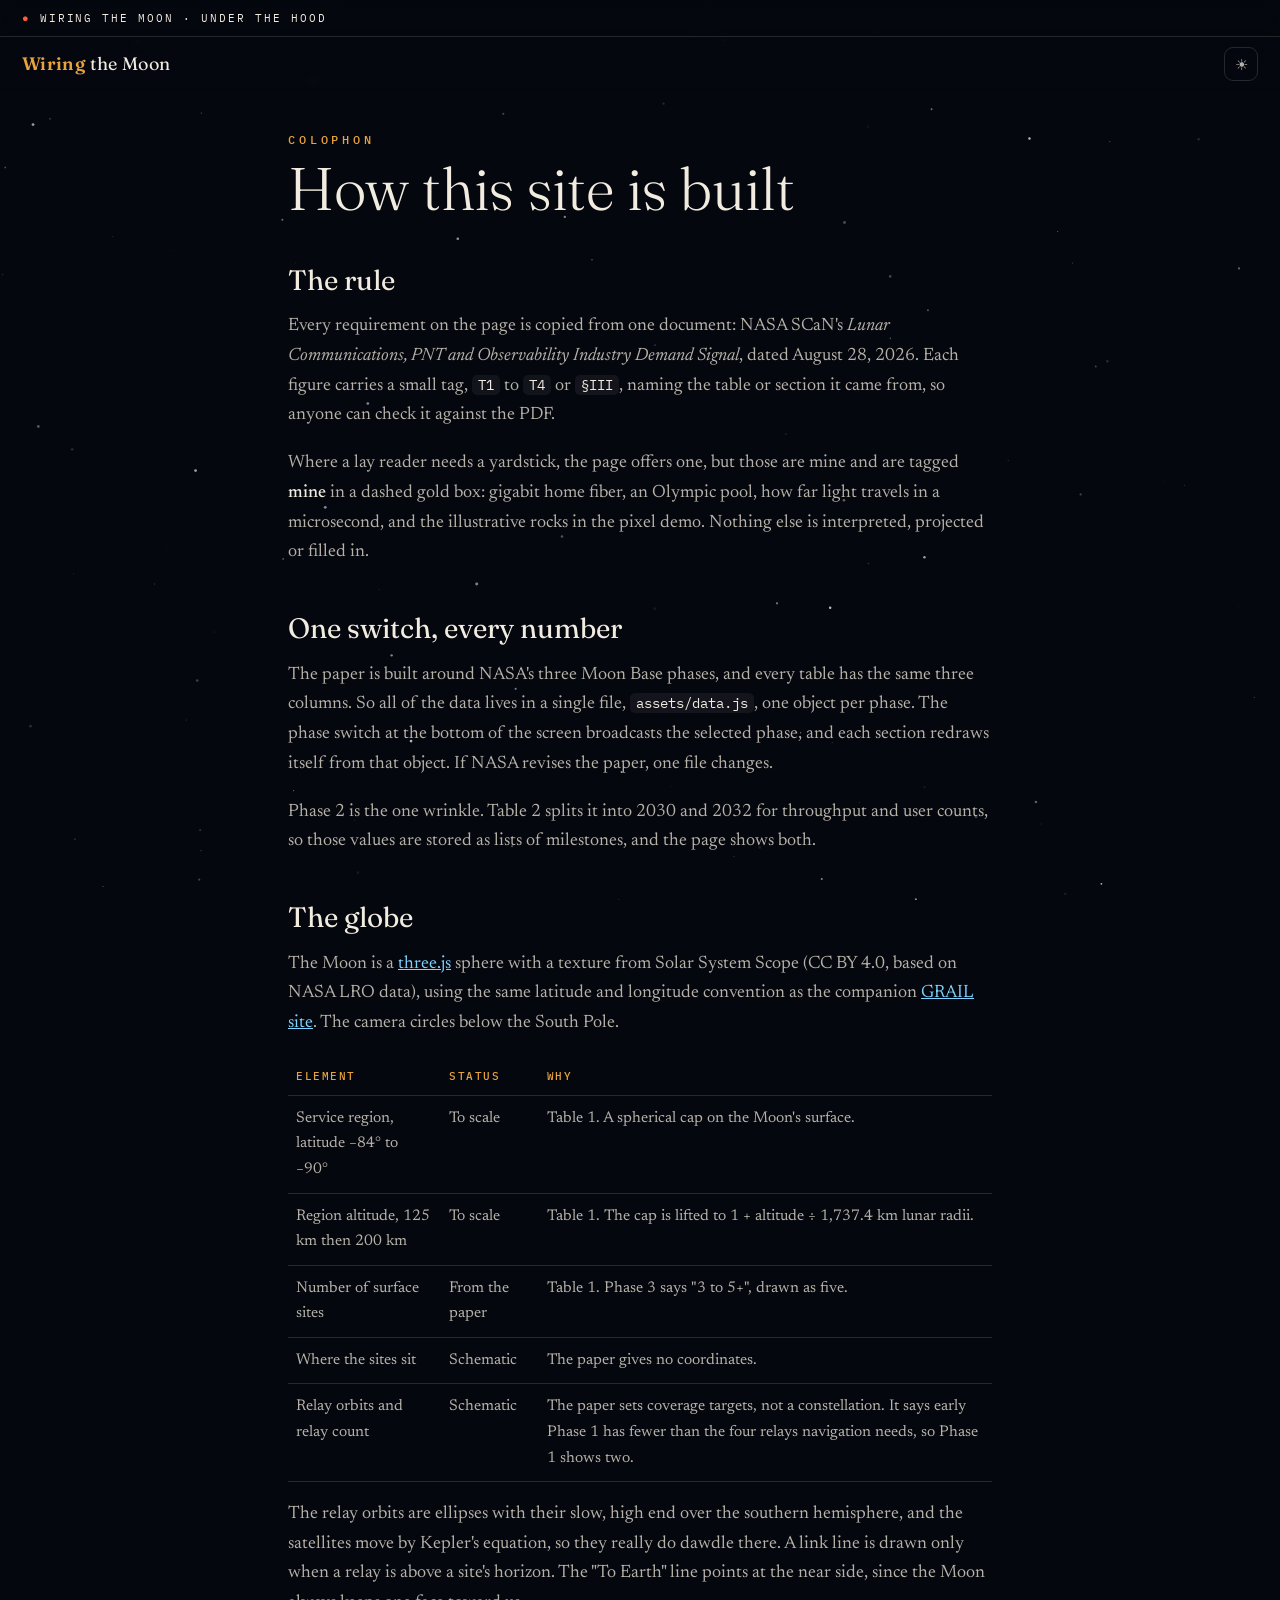
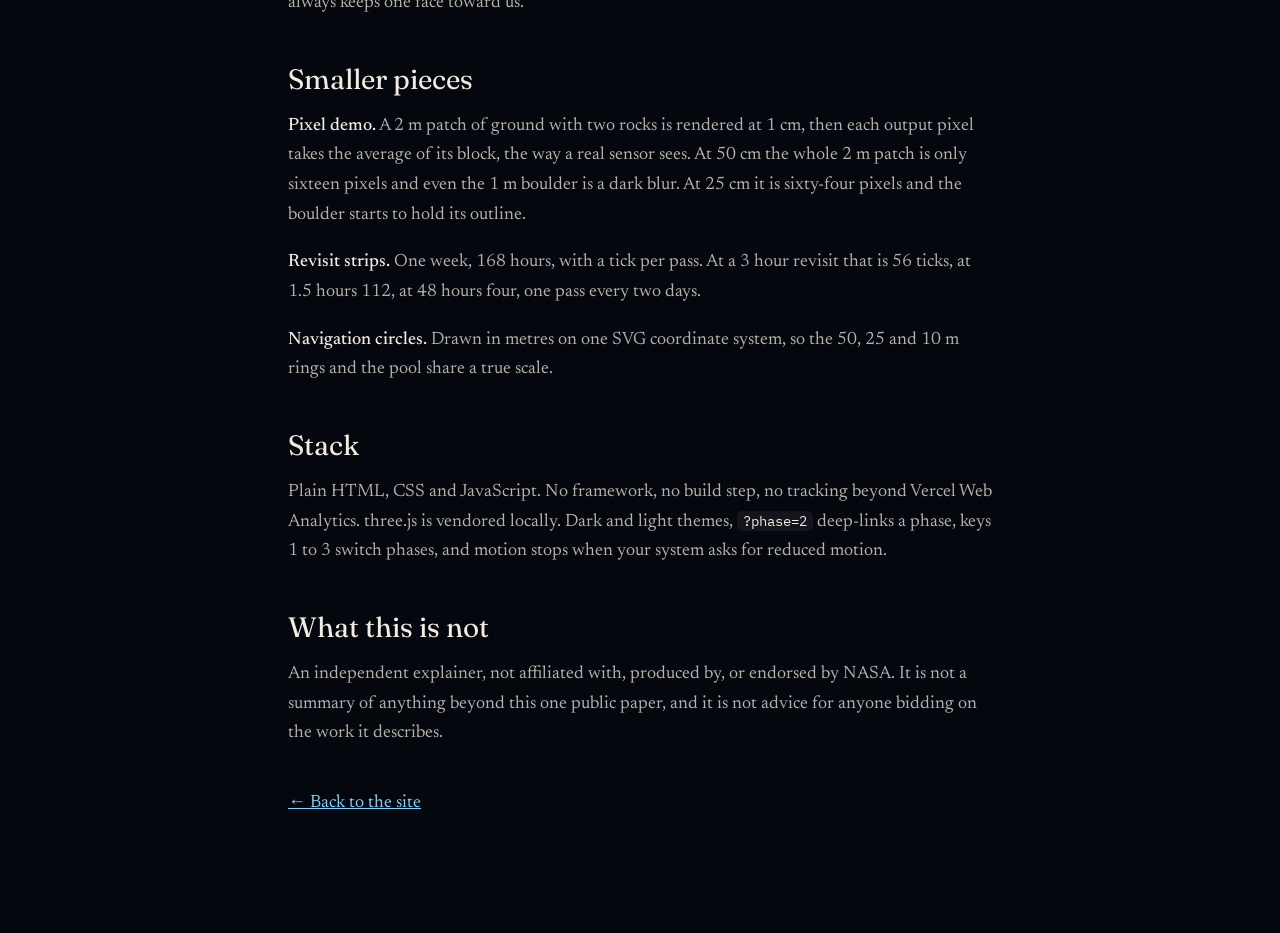
==== how-it-works/index.html @ c138368c "wiring the moon: phase-by-phase explainer of nasa's lunar comms, nav and observation needs" ====
<!DOCTYPE html>
<html lang="en">
<head>
<meta charset="UTF-8">
<meta name="viewport" content="width=device-width, initial-scale=1.0">
<title>How it works · Wiring the Moon</title>
<meta name="robots" content="noindex">
<link rel="icon" href="data:image/svg+xml,%3Csvg xmlns=%22http://www.w3.org/2000/svg%22 viewBox=%220 0 32 32%22%3E%3Ccircle cx=%2216%22 cy=%2216%22 r=%2213%22 fill=%22%23c9c4b8%22/%3E%3Ccircle cx=%2216%22 cy=%2226%22 r=%223.5%22 fill=%22%23e8a33d%22/%3E%3C/svg%3E">
<link rel="preconnect" href="https://fonts.googleapis.com">
<link rel="preconnect" href="https://fonts.gstatic.com" crossorigin>
<link href="https://fonts.googleapis.com/css2?family=Fraunces:ital,opsz,wght@0,9..144,300..900;1,9..144,400..600&family=Newsreader:ital,opsz,wght@0,6..72,300..600;1,6..72,400&family=IBM+Plex+Mono:wght@400;500;600&display=swap" rel="stylesheet">
<link rel="stylesheet" href="../assets/site.css">
<style>
.doc{max-width:760px}
.doc h1{font-size:clamp(38px,6vw,60px);font-weight:300;margin:8px 0 18px}
.doc h2{font-size:28px;font-weight:400;margin:46px 0 10px}
.doc p,.doc li{color:var(--bone-dim);font-size:18px}
.doc strong{color:var(--bone);font-weight:500}
.doc code{font-family:"IBM Plex Mono",monospace;font-size:14px;color:var(--bone);background:rgba(242,236,224,.06);padding:1px 6px;border-radius:5px}
.doc table{width:100%;border-collapse:collapse;font-size:15.5px;margin-top:8px}
.doc th,.doc td{text-align:left;padding:10px 8px;border-bottom:1px solid var(--line);vertical-align:top;color:var(--bone-dim)}
.doc th{font-family:"IBM Plex Mono",monospace;font-size:11px;letter-spacing:.14em;text-transform:uppercase;color:var(--gold);font-weight:500}
.doc a{color:#7fd3ff}
@media(max-width:560px){.wrap{padding:0 16px}.doc table{font-size:14px}}
</style>
</head>
<body>
<canvas id="stars"></canvas>
<div class="telemetry"><div class="sig"><span class="dot">●</span> WIRING THE MOON · UNDER THE HOOD</div><div></div></div>
<nav class="nav">
  <a class="brand" href="../"><b>Wiring</b> the Moon</a>
  <button class="themebtn" id="theme-toggle" aria-label="Toggle light or dark mode">☀</button>
</nav>
<section style="padding-top:130px">
  <div class="wrap doc">
    <div class="kicker">Colophon</div>
    <h1>How this site is built</h1>

    <h2>The rule</h2>
    <p>Every requirement on the page is copied from one document: NASA SCaN's <em>Lunar Communications, PNT and Observability Industry Demand Signal</em>, dated August 28, 2026. Each figure carries a small tag, <code>T1</code> to <code>T4</code> or <code>§III</code>, naming the table or section it came from, so anyone can check it against the PDF.</p>
    <p>Where a lay reader needs a yardstick, the page offers one, but those are mine and are tagged <strong>mine</strong> in a dashed gold box: gigabit home fiber, an Olympic pool, how far light travels in a microsecond, and the illustrative rocks in the pixel demo. Nothing else is interpreted, projected or filled in.</p>

    <h2>One switch, every number</h2>
    <p>The paper is built around NASA's three Moon Base phases, and every table has the same three columns. So all of the data lives in a single file, <code>assets/data.js</code>, one object per phase. The phase switch at the bottom of the screen broadcasts the selected phase, and each section redraws itself from that object. If NASA revises the paper, one file changes.</p>
    <p>Phase 2 is the one wrinkle. Table 2 splits it into 2030 and 2032 for throughput and user counts, so those values are stored as lists of milestones, and the page shows both.</p>

    <h2>The globe</h2>
    <p>The Moon is a <a href="https://threejs.org/" target="_blank" rel="noopener">three.js</a> sphere with a texture from Solar System Scope (CC BY 4.0, based on NASA LRO data), using the same latitude and longitude convention as the companion <a href="https://grail.swapniltamse.com" target="_blank" rel="noopener">GRAIL site</a>. The camera circles below the South Pole.</p>
    <table>
      <tr><th>Element</th><th>Status</th><th>Why</th></tr>
      <tr><td>Service region, latitude −84° to −90°</td><td>To scale</td><td>Table 1. A spherical cap on the Moon's surface.</td></tr>
      <tr><td>Region altitude, 125 km then 200 km</td><td>To scale</td><td>Table 1. The cap is lifted to 1 + altitude ÷ 1,737.4 km lunar radii.</td></tr>
      <tr><td>Number of surface sites</td><td>From the paper</td><td>Table 1. Phase 3 says "3 to 5+", drawn as five.</td></tr>
      <tr><td>Where the sites sit</td><td>Schematic</td><td>The paper gives no coordinates.</td></tr>
      <tr><td>Relay orbits and relay count</td><td>Schematic</td><td>The paper sets coverage targets, not a constellation. It says early Phase 1 has fewer than the four relays navigation needs, so Phase 1 shows two.</td></tr>
    </table>
    <p>The relay orbits are ellipses with their slow, high end over the southern hemisphere, and the satellites move by Kepler's equation, so they really do dawdle there. A link line is drawn only when a relay is above a site's horizon. The "To Earth" line points at the near side, since the Moon always keeps one face toward us.</p>

    <h2>Smaller pieces</h2>
    <p><strong>Pixel demo.</strong> A 2 m patch of ground with two rocks is rendered at 1 cm, then each output pixel takes the average of its block, the way a real sensor sees. At 50 cm the whole 2 m patch is only sixteen pixels and even the 1 m boulder is a dark blur. At 25 cm it is sixty-four pixels and the boulder starts to hold its outline.</p>
    <p><strong>Revisit strips.</strong> One week, 168 hours, with a tick per pass. At a 3 hour revisit that is 56 ticks, at 1.5 hours 112, at 48 hours four, one pass every two days.</p>
    <p><strong>Navigation circles.</strong> Drawn in metres on one SVG coordinate system, so the 50, 25 and 10 m rings and the pool share a true scale.</p>

    <h2>Stack</h2>
    <p>Plain HTML, CSS and JavaScript. No framework, no build step, no tracking beyond Vercel Web Analytics. three.js is vendored locally. Dark and light themes, <code>?phase=2</code> deep-links a phase, keys 1 to 3 switch phases, and motion stops when your system asks for reduced motion.</p>

    <h2>What this is not</h2>
    <p>An independent explainer, not affiliated with, produced by, or endorsed by NASA. It is not a summary of anything beyond this one public paper, and it is not advice for anyone bidding on the work it describes.</p>
    <p style="margin-top:40px"><a href="../">← Back to the site</a></p>
  </div>
</section>
<script src="../assets/site.js"></script>
</body>
</html>
---- assets/site.css ----
/* Wiring the Moon — shared design system (forked from grail-mission) */
:root{
  --space:#05070f;--space-2:#0a0e1c;--panel:#0e1327;
  --bone:#f2ece0;--bone-dim:#b6b2a8;--line:rgba(242,236,224,.14);
  --high:#ff5e3a;--high-2:#ffb03a;--low:#4a6cf7;--low-2:#7fd3ff;--gold:#e8a33d;
  --maxw:1140px;
}
*{box-sizing:border-box}
html{scroll-behavior:smooth}
body{margin:0;background:var(--space);color:var(--bone);
  font-family:"Newsreader",Georgia,serif;font-size:19px;line-height:1.65;
  overflow-x:hidden;-webkit-font-smoothing:antialiased}
a{color:inherit}
#stars{position:fixed;inset:0;z-index:0;display:block}
.wrap{position:relative;z-index:2;max-width:var(--maxw);margin:0 auto;padding:0 28px}
.mono{font-family:"IBM Plex Mono",monospace;font-weight:500;letter-spacing:.02em}
h1,h2,h3{font-family:"Fraunces",serif;font-weight:400;line-height:1.03;margin:0}
.kicker{font-family:"IBM Plex Mono",monospace;font-size:12px;letter-spacing:.32em;
  text-transform:uppercase;color:var(--gold);font-weight:500}
.credit{font-family:"IBM Plex Mono",monospace;font-size:10.5px;letter-spacing:.08em;
  color:rgba(182,178,168,.6);text-transform:uppercase;margin-top:10px}

/* Top bars */
.telemetry{position:fixed;top:0;left:0;right:0;z-index:30;display:flex;
  justify-content:space-between;align-items:center;padding:9px 22px;
  font-family:"IBM Plex Mono",monospace;font-size:11px;letter-spacing:.18em;
  text-transform:uppercase;color:var(--bone-dim);
  background:rgba(5,7,15,.86);backdrop-filter:blur(6px);border-bottom:1px solid var(--line)}
.telemetry .sig{color:var(--bone)}
.telemetry .dot{color:var(--high);animation:blink 2.4s steps(1) infinite}
.telemetry a{color:inherit;text-decoration:none;border-bottom:1px solid transparent;transition:border-color .3s}
.telemetry a:hover{border-color:var(--gold)}
@keyframes blink{50%{opacity:.25}}
.nav{position:fixed;top:37px;left:0;right:0;z-index:29;display:flex;gap:4px;
  align-items:center;padding:10px 22px;background:linear-gradient(180deg,rgba(5,7,15,.85),rgba(5,7,15,0));
  backdrop-filter:blur(4px)}
.nav .brand{font-family:"Fraunces",serif;font-size:18px;letter-spacing:.02em;margin-right:18px;text-decoration:none}
.nav .brand b{color:var(--gold);font-weight:600}
.nav a.link{font-family:"IBM Plex Mono",monospace;font-size:12px;letter-spacing:.14em;
  text-transform:uppercase;text-decoration:none;color:var(--bone-dim);padding:7px 13px;border-radius:8px;transition:all .25s}
.nav a.link:hover{color:var(--bone);background:rgba(242,236,224,.05)}
.nav a.link.active{color:var(--gold)}
.nav .spacer{flex:1}
.progressbar{position:fixed;top:0;left:0;height:2px;width:0;z-index:31;
  background:linear-gradient(90deg,var(--low),var(--gold),var(--high))}

/* Layout primitives */
section{position:relative;z-index:2;padding:96px 0}
.reveal{opacity:0;transform:translateY(24px);
  transition:opacity .9s cubic-bezier(.2,.7,.2,1),transform .9s cubic-bezier(.2,.7,.2,1)}
.reveal.in{opacity:1;transform:none}
.head{display:flex;align-items:baseline;gap:18px;flex-wrap:wrap;margin-bottom:14px}
.head h2{font-size:clamp(32px,5.5vw,60px);font-weight:300;letter-spacing:-.01em}
.head .idx{font-family:"IBM Plex Mono",monospace;font-size:13px;color:var(--gold);letter-spacing:.2em}
.sub{max-width:720px;color:var(--bone-dim);font-size:19px;margin-bottom:44px}

/* Buttons */
.btn{font-family:"IBM Plex Mono",monospace;font-size:13px;letter-spacing:.12em;text-transform:uppercase;
  padding:13px 20px;border-radius:10px;border:1px solid var(--gold);background:rgba(232,163,61,.12);
  color:var(--gold);cursor:pointer;font-weight:600;transition:all .25s;text-decoration:none;display:inline-block}
.btn:hover{background:var(--gold);color:#20160a}
.btn.ghost{border-color:var(--line);background:transparent;color:var(--bone-dim)}
.btn.ghost:hover{color:var(--bone);border-color:var(--bone-dim);background:rgba(242,236,224,.04)}

/* Footer */
footer{padding:66px 0 90px;color:var(--bone-dim);font-size:14px;position:relative;z-index:2;border-top:1px solid var(--line);margin-top:40px}
footer a.tlink{color:var(--low-2);text-decoration:none;border-bottom:1px solid transparent;transition:border-color .3s}
footer a.tlink:hover{border-color:var(--low-2)}
.disclaimer{border:1px solid var(--line);border-radius:12px;padding:18px 20px;margin-bottom:26px;
  font-size:14px;color:var(--bone-dim);background:var(--space-2)}
.src{font-family:"IBM Plex Mono",monospace;font-size:12px;line-height:2}
.byline{margin-top:24px;font-family:"Fraunces",serif;font-style:italic;font-size:18px;color:var(--bone)}

@media(prefers-reduced-motion:reduce){*{animation:none!important;transition:none!important}.reveal{opacity:1;transform:none}}
@media(max-width:640px){
  .nav{overflow-x:auto}
  body{font-size:18px}
}

/* Theme toggle */
.themebtn{margin-left:auto;font-size:15px;line-height:1;background:transparent;border:1px solid var(--line);
  color:var(--bone-dim);width:34px;height:34px;border-radius:9px;cursor:pointer;transition:all .25s;flex:none}
.themebtn:hover{color:var(--bone);border-color:var(--bone-dim);background:rgba(128,128,128,.08)}

/* Light mode */
body.light{
  --space:#f5f1e8;--space-2:#ece6d8;--panel:#fffdf8;
  --bone:#191a1f;--bone-dim:#5c584e;--line:rgba(20,18,12,.15);--gold:#a86f10;
}
body.light .telemetry{background:rgba(245,241,232,.9);border-bottom-color:var(--line)}
body.light .nav{background:linear-gradient(180deg,rgba(245,241,232,.92),rgba(245,241,232,0))}
body.light .credit{color:rgba(40,36,28,.5)}
body.light footer a.tlink{color:#2f6fd0}
body.light .readpanel .big{color:#2f6fd0}

/* Sans preview (?font=sans): NASA-style Inter + Public Sans, mono kept */
body.sans{font-family:"Public Sans",system-ui,-apple-system,"Segoe UI",sans-serif}
body.sans h1,body.sans h2,body.sans h3,
body.sans .nav .brand,body.sans .byline,body.sans .expand,body.sans .lede,
body.sans .rd .rt,body.sans .tl-title,body.sans .close-band .big-quote,
body.sans .mstrip h3,body.sans .bubble h3,body.sans .fcard h3{
  font-family:"Inter","Public Sans",system-ui,sans-serif !important}
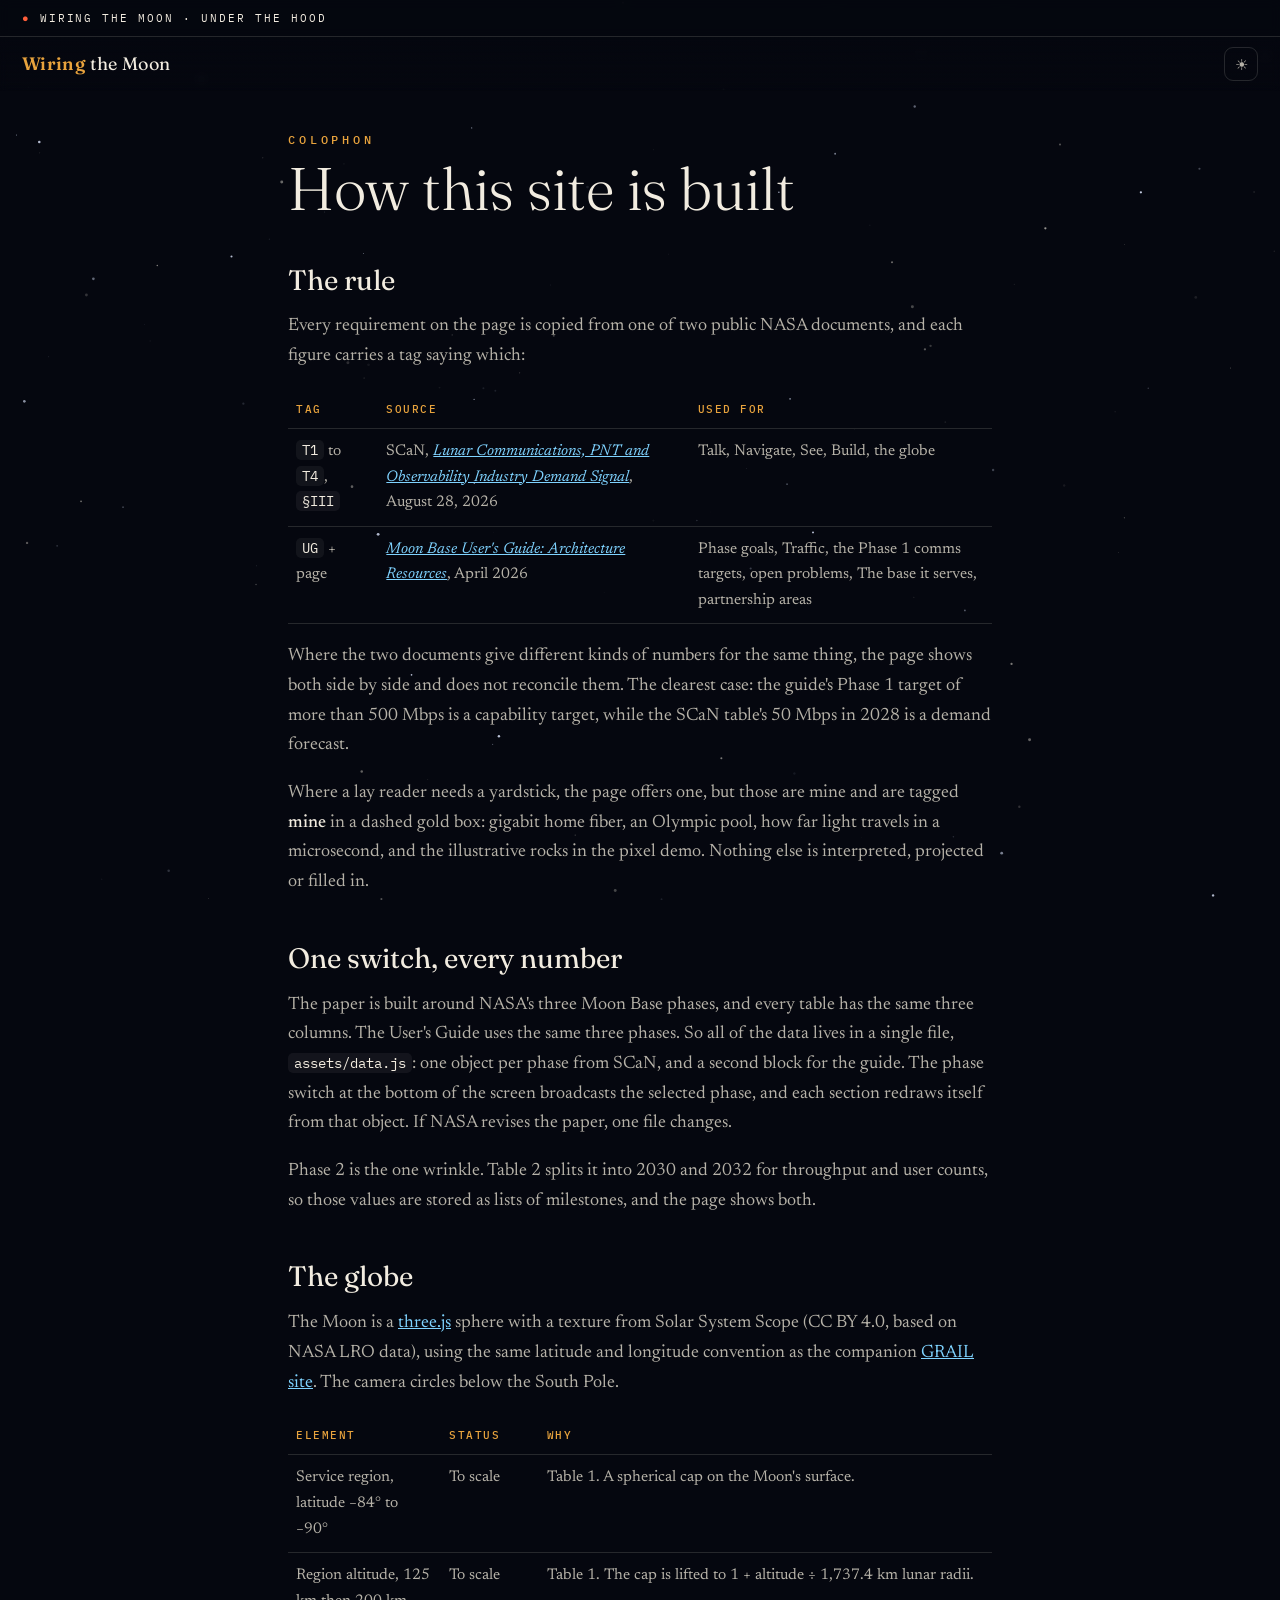
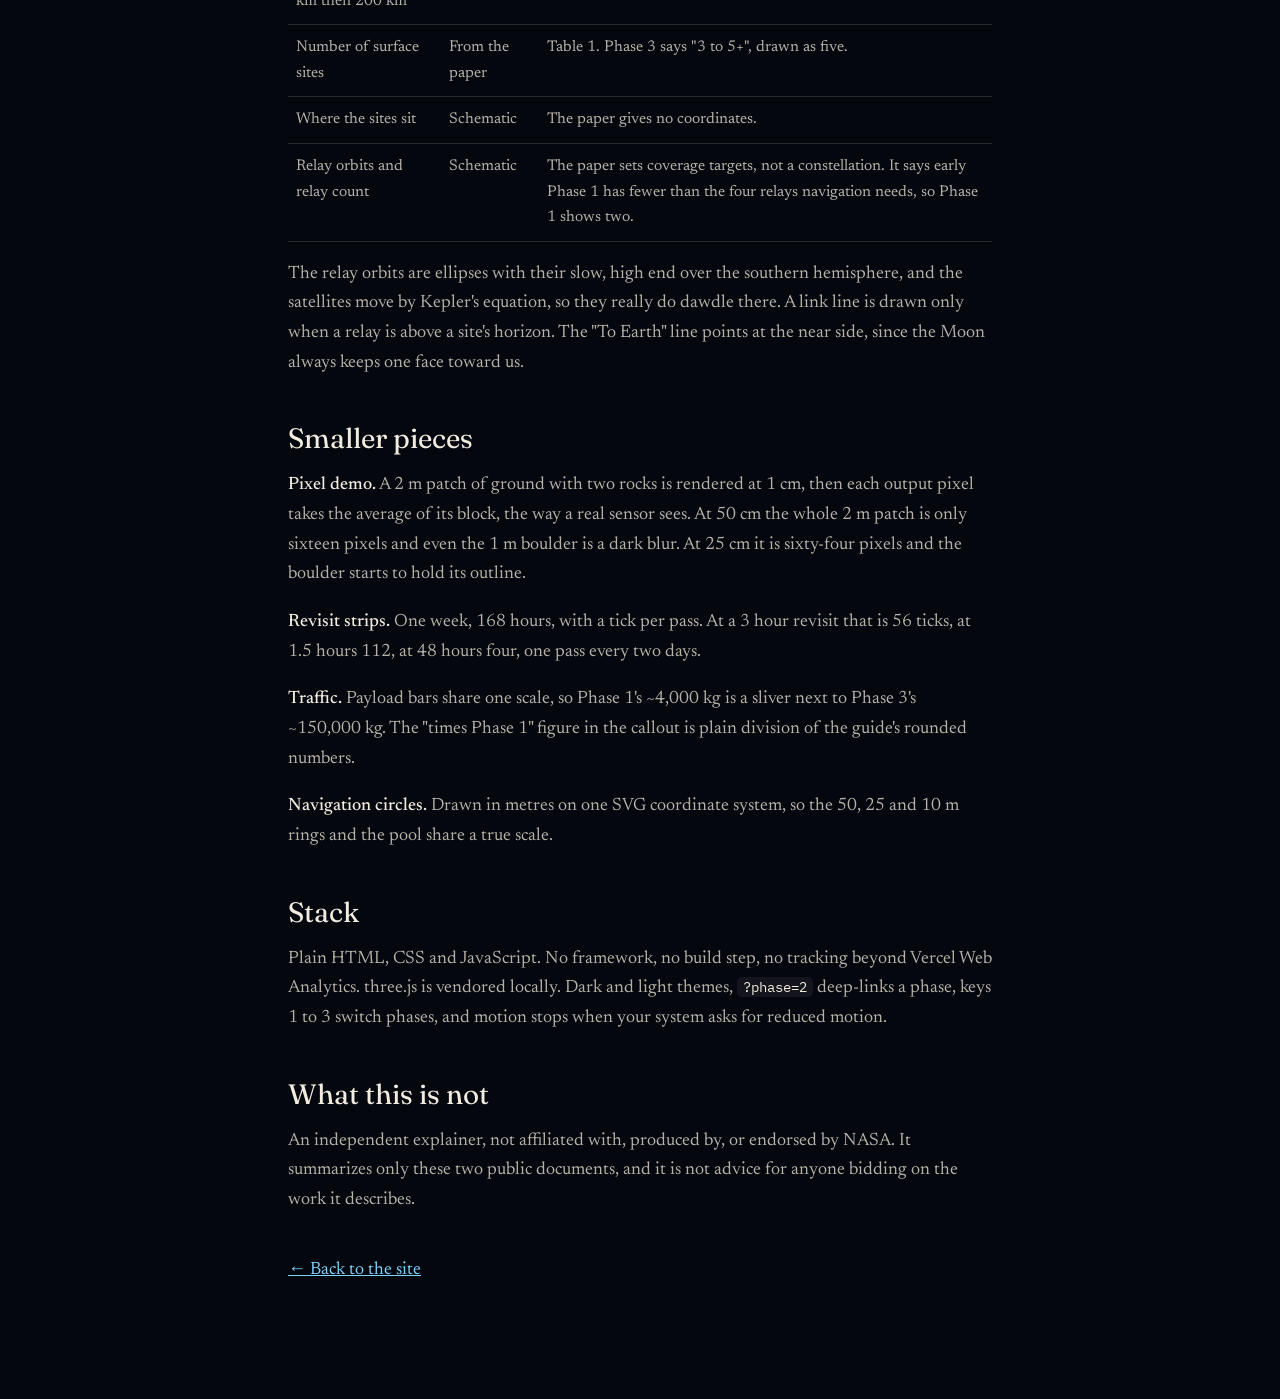
==== commit 47703dbf: "add moon base user's guide: traffic, phase goals, base systems, open problems" ====
--- a/how-it-works/index.html
+++ b/how-it-works/index.html
@@ -37,11 +37,17 @@
     <h1>How this site is built</h1>
 
     <h2>The rule</h2>
-    <p>Every requirement on the page is copied from one document: NASA SCaN's <em>Lunar Communications, PNT and Observability Industry Demand Signal</em>, dated August 28, 2026. Each figure carries a small tag, <code>T1</code> to <code>T4</code> or <code>§III</code>, naming the table or section it came from, so anyone can check it against the PDF.</p>
+    <p>Every requirement on the page is copied from one of two public NASA documents, and each figure carries a tag saying which:</p>
+    <table>
+      <tr><th>Tag</th><th>Source</th><th>Used for</th></tr>
+      <tr><td><code>T1</code> to <code>T4</code>, <code>§III</code></td><td>SCaN, <a href="https://www.nasa.gov/wp-content/uploads/2026/08/scan-cislunar-industry-demand-signal.pdf" target="_blank" rel="noopener"><em>Lunar Communications, PNT and Observability Industry Demand Signal</em></a>, August 28, 2026</td><td>Talk, Navigate, See, Build, the globe</td></tr>
+      <tr><td><code>UG</code> + page</td><td><a href="https://www.nasa.gov/wp-content/uploads/2026/04/moon-base-architecture-users-guide.pdf" target="_blank" rel="noopener"><em>Moon Base User's Guide: Architecture Resources</em></a>, April 2026</td><td>Phase goals, Traffic, the Phase 1 comms targets, open problems, The base it serves, partnership areas</td></tr>
+    </table>
+    <p>Where the two documents give different kinds of numbers for the same thing, the page shows both side by side and does not reconcile them. The clearest case: the guide's Phase 1 target of more than 500 Mbps is a capability target, while the SCaN table's 50 Mbps in 2028 is a demand forecast.</p>
     <p>Where a lay reader needs a yardstick, the page offers one, but those are mine and are tagged <strong>mine</strong> in a dashed gold box: gigabit home fiber, an Olympic pool, how far light travels in a microsecond, and the illustrative rocks in the pixel demo. Nothing else is interpreted, projected or filled in.</p>
 
     <h2>One switch, every number</h2>
-    <p>The paper is built around NASA's three Moon Base phases, and every table has the same three columns. So all of the data lives in a single file, <code>assets/data.js</code>, one object per phase. The phase switch at the bottom of the screen broadcasts the selected phase, and each section redraws itself from that object. If NASA revises the paper, one file changes.</p>
+    <p>The paper is built around NASA's three Moon Base phases, and every table has the same three columns. The User's Guide uses the same three phases. So all of the data lives in a single file, <code>assets/data.js</code>: one object per phase from SCaN, and a second block for the guide. The phase switch at the bottom of the screen broadcasts the selected phase, and each section redraws itself from that object. If NASA revises the paper, one file changes.</p>
     <p>Phase 2 is the one wrinkle. Table 2 splits it into 2030 and 2032 for throughput and user counts, so those values are stored as lists of milestones, and the page shows both.</p>
 
     <h2>The globe</h2>
@@ -59,13 +65,14 @@
     <h2>Smaller pieces</h2>
     <p><strong>Pixel demo.</strong> A 2 m patch of ground with two rocks is rendered at 1 cm, then each output pixel takes the average of its block, the way a real sensor sees. At 50 cm the whole 2 m patch is only sixteen pixels and even the 1 m boulder is a dark blur. At 25 cm it is sixty-four pixels and the boulder starts to hold its outline.</p>
     <p><strong>Revisit strips.</strong> One week, 168 hours, with a tick per pass. At a 3 hour revisit that is 56 ticks, at 1.5 hours 112, at 48 hours four, one pass every two days.</p>
+    <p><strong>Traffic.</strong> Payload bars share one scale, so Phase 1's ~4,000 kg is a sliver next to Phase 3's ~150,000 kg. The "times Phase 1" figure in the callout is plain division of the guide's rounded numbers.</p>
     <p><strong>Navigation circles.</strong> Drawn in metres on one SVG coordinate system, so the 50, 25 and 10 m rings and the pool share a true scale.</p>
 
     <h2>Stack</h2>
     <p>Plain HTML, CSS and JavaScript. No framework, no build step, no tracking beyond Vercel Web Analytics. three.js is vendored locally. Dark and light themes, <code>?phase=2</code> deep-links a phase, keys 1 to 3 switch phases, and motion stops when your system asks for reduced motion.</p>
 
     <h2>What this is not</h2>
-    <p>An independent explainer, not affiliated with, produced by, or endorsed by NASA. It is not a summary of anything beyond this one public paper, and it is not advice for anyone bidding on the work it describes.</p>
+    <p>An independent explainer, not affiliated with, produced by, or endorsed by NASA. It summarizes only these two public documents, and it is not advice for anyone bidding on the work it describes.</p>
     <p style="margin-top:40px"><a href="../">← Back to the site</a></p>
   </div>
 </section>
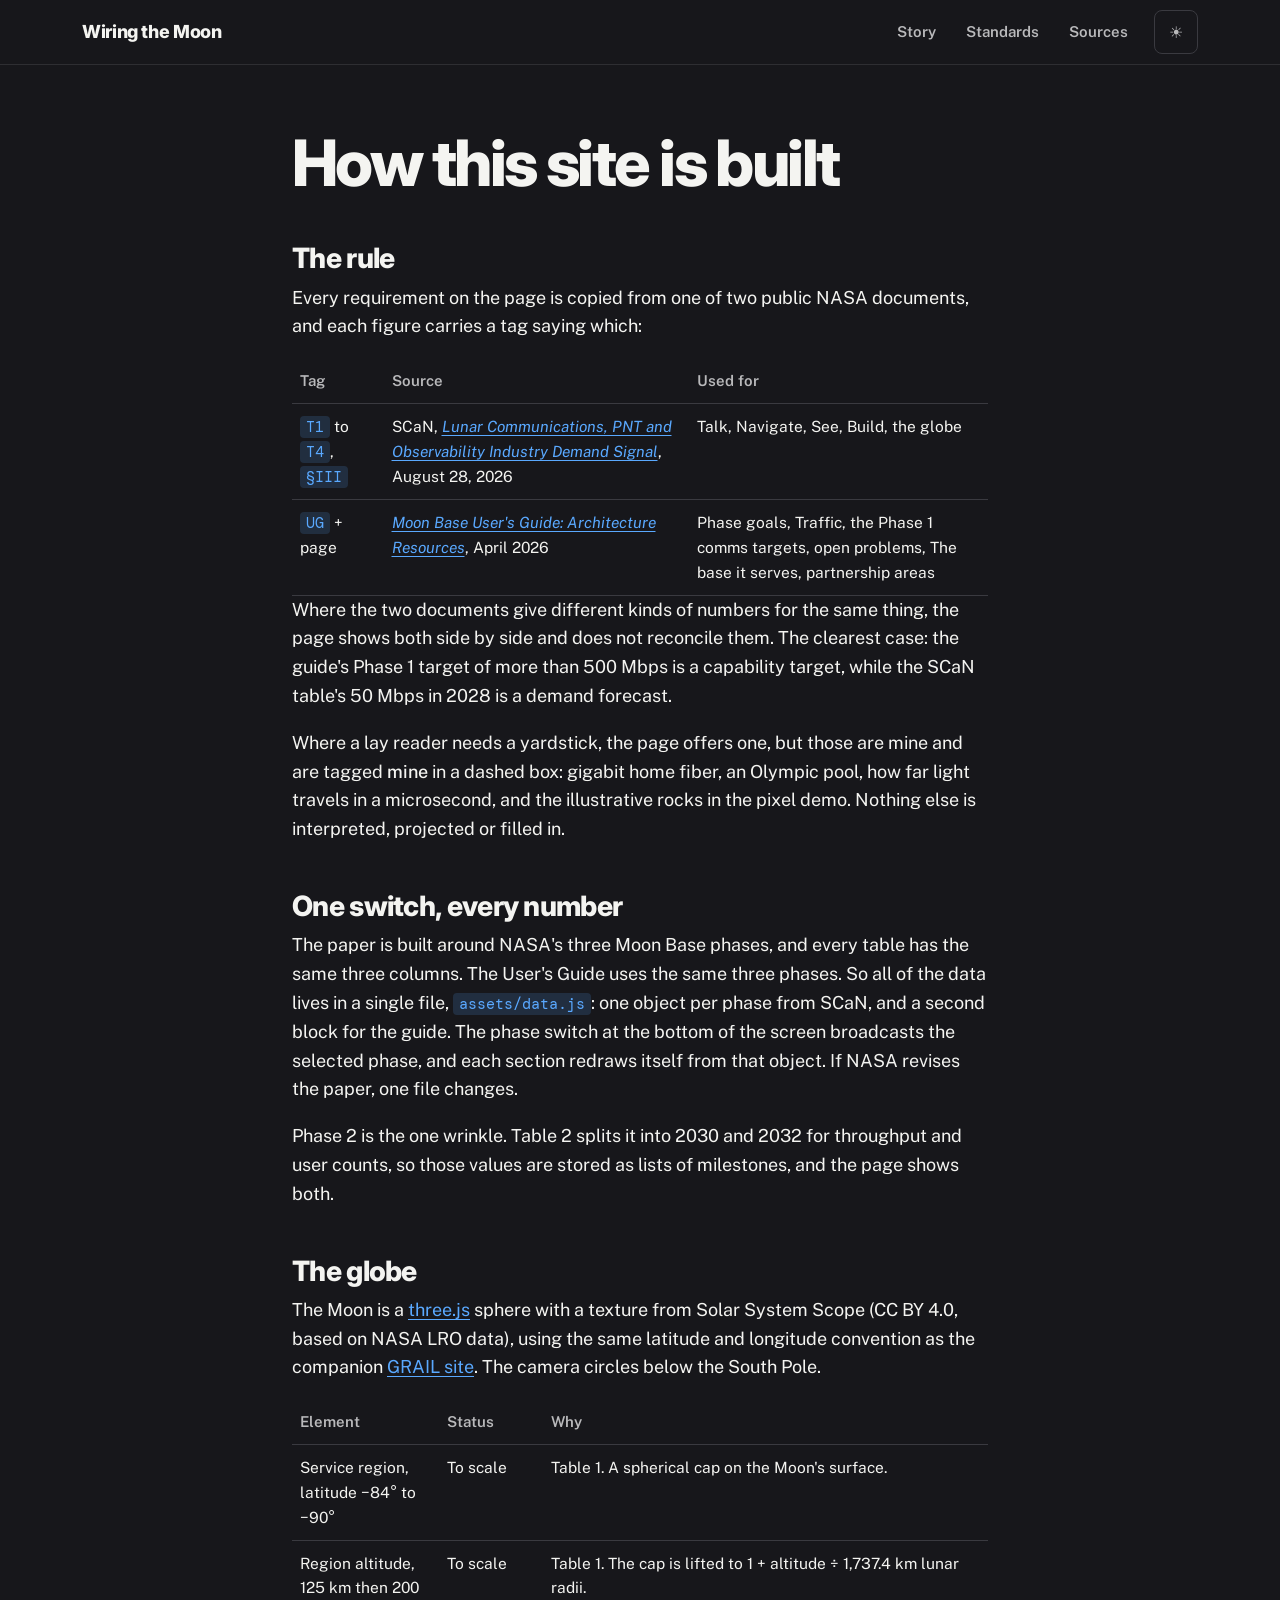
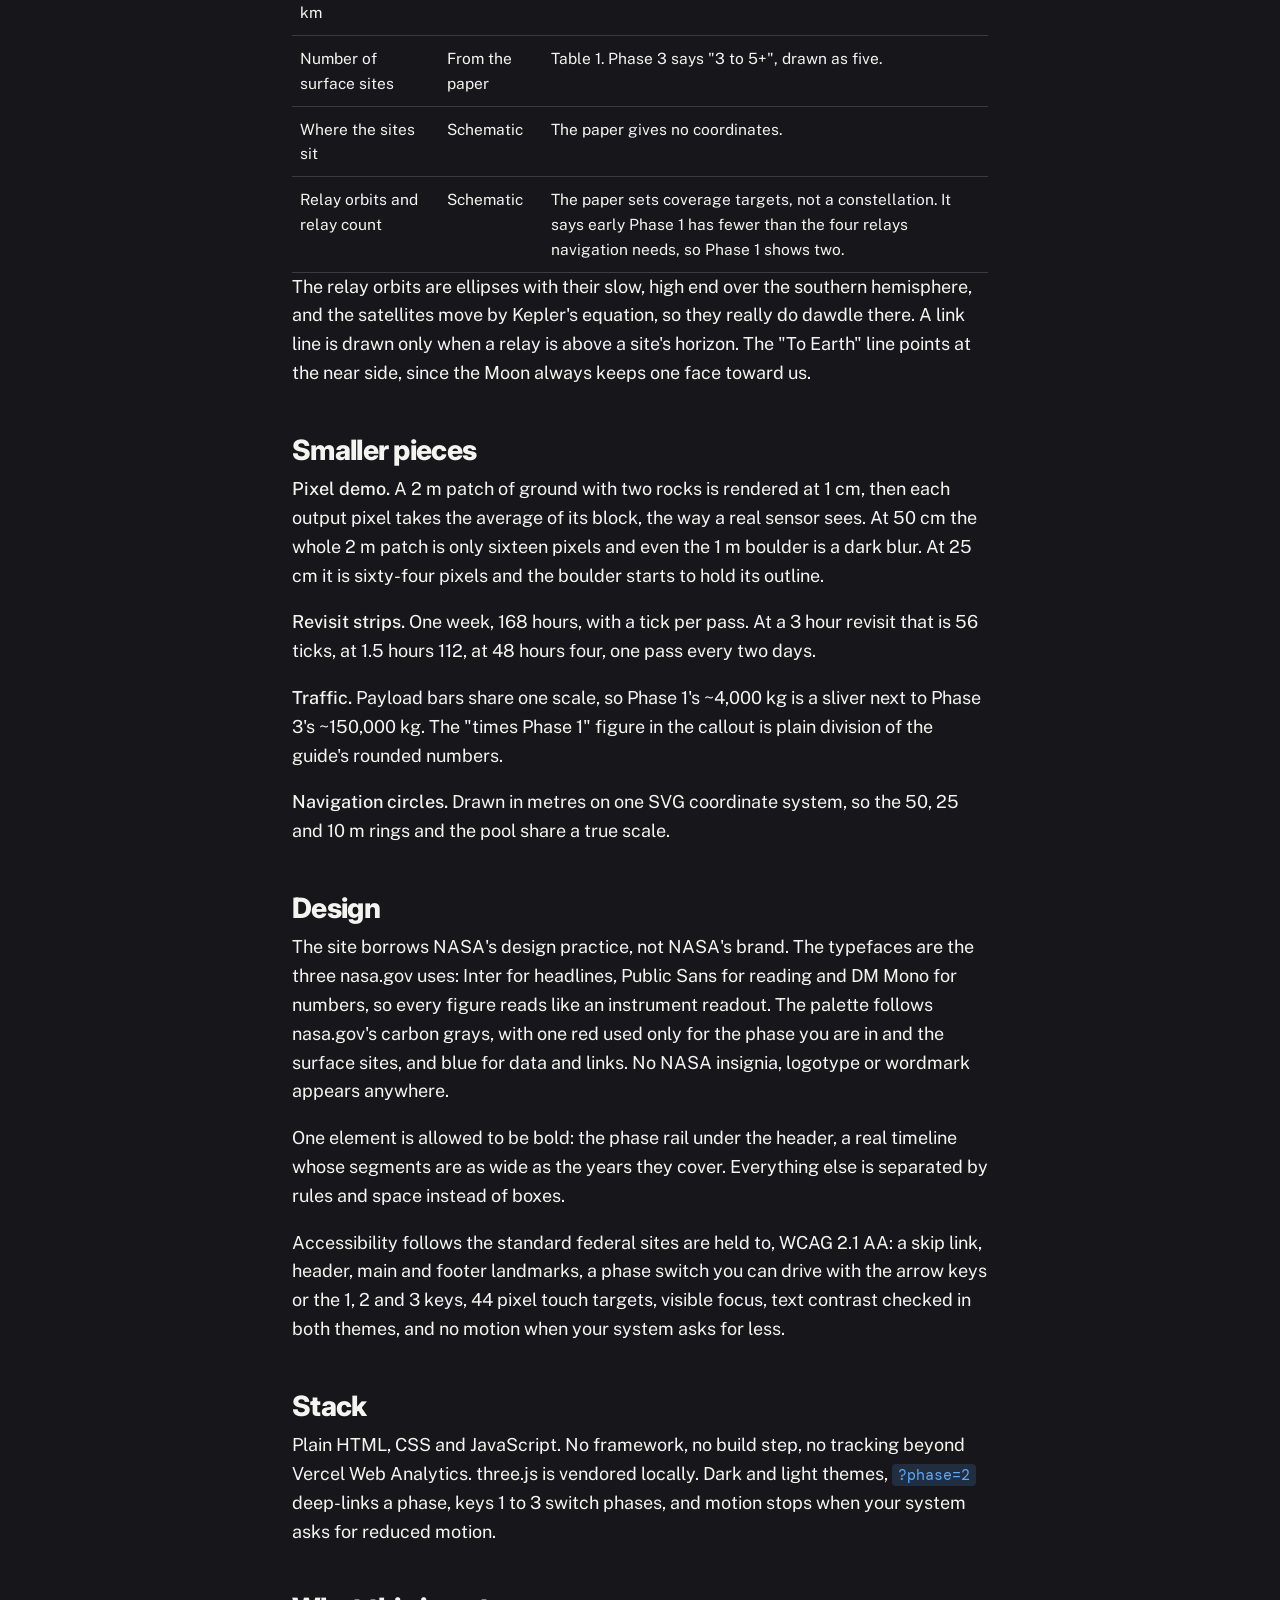
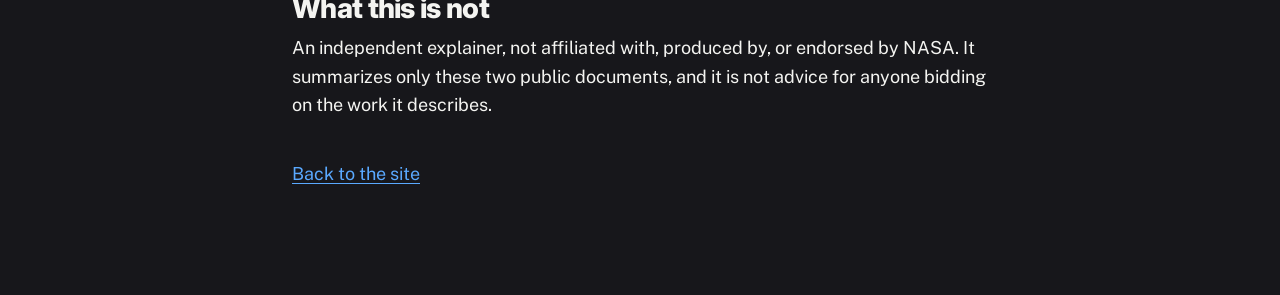
==== commit 222af1d0: "nasa-style redesign: inter, public sans, dm mono, phase rail, wcag aa" ====
--- a/how-it-works/index.html
+++ b/how-it-works/index.html
@@ -5,36 +5,40 @@
 <meta name="viewport" content="width=device-width, initial-scale=1.0">
 <title>How it works · Wiring the Moon</title>
 <meta name="robots" content="noindex">
-<link rel="icon" href="data:image/svg+xml,%3Csvg xmlns=%22http://www.w3.org/2000/svg%22 viewBox=%220 0 32 32%22%3E%3Ccircle cx=%2216%22 cy=%2216%22 r=%2213%22 fill=%22%23c9c4b8%22/%3E%3Ccircle cx=%2216%22 cy=%2226%22 r=%223.5%22 fill=%22%23e8a33d%22/%3E%3C/svg%3E">
+<link rel="icon" href="data:image/svg+xml,%3Csvg xmlns=%22http://www.w3.org/2000/svg%22 viewBox=%220 0 32 32%22%3E%3Ccircle cx=%2216%22 cy=%2216%22 r=%2213%22 fill=%22%23b9b9bb%22/%3E%3Ccircle cx=%2216%22 cy=%2226%22 r=%223.5%22 fill=%22%23f64137%22/%3E%3C/svg%3E">
 <link rel="preconnect" href="https://fonts.googleapis.com">
 <link rel="preconnect" href="https://fonts.gstatic.com" crossorigin>
-<link href="https://fonts.googleapis.com/css2?family=Fraunces:ital,opsz,wght@0,9..144,300..900;1,9..144,400..600&family=Newsreader:ital,opsz,wght@0,6..72,300..600;1,6..72,400&family=IBM+Plex+Mono:wght@400;500;600&display=swap" rel="stylesheet">
+<link href="https://fonts.googleapis.com/css2?family=Inter:wght@700;800&family=Public+Sans:ital,wght@0,400;0,600;1,400&family=DM+Mono:wght@400;500&display=swap" rel="stylesheet">
 <link rel="stylesheet" href="../assets/site.css">
 <style>
 .doc{max-width:760px}
-.doc h1{font-size:clamp(38px,6vw,60px);font-weight:300;margin:8px 0 18px}
-.doc h2{font-size:28px;font-weight:400;margin:46px 0 10px}
-.doc p,.doc li{color:var(--bone-dim);font-size:18px}
+.doc h1{font-size:clamp(40px,5.6vw,64px);letter-spacing:-.04em;margin:8px 0 22px}
+.doc h2{font-size:28px;margin:48px 0 10px}
+.doc p,.doc li{color:var(--bone);font-size:18px;max-width:68ch}
 .doc strong{color:var(--bone);font-weight:500}
-.doc code{font-family:"IBM Plex Mono",monospace;font-size:14px;color:var(--bone);background:rgba(242,236,224,.06);padding:1px 6px;border-radius:5px}
+.doc code{font-family:var(--mono);font-size:15px;color:var(--blue);background:var(--blue-soft);padding:1px 6px;border-radius:4px}
 .doc table{width:100%;border-collapse:collapse;font-size:15.5px;margin-top:8px}
-.doc th,.doc td{text-align:left;padding:10px 8px;border-bottom:1px solid var(--line);vertical-align:top;color:var(--bone-dim)}
-.doc th{font-family:"IBM Plex Mono",monospace;font-size:11px;letter-spacing:.14em;text-transform:uppercase;color:var(--gold);font-weight:500}
-.doc a{color:#7fd3ff}
+.doc th,.doc td{text-align:left;padding:10px 8px;border-bottom:1px solid var(--line);vertical-align:top;color:var(--bone)}
+.doc th{font-weight:600;font-size:15px;color:var(--gray)}
+
 @media(max-width:560px){.wrap{padding:0 16px}.doc table{font-size:14px}}
 </style>
 </head>
 <body>
-<canvas id="stars"></canvas>
-<div class="telemetry"><div class="sig"><span class="dot">●</span> WIRING THE MOON · UNDER THE HOOD</div><div></div></div>
-<nav class="nav">
-  <a class="brand" href="../"><b>Wiring</b> the Moon</a>
-  <button class="themebtn" id="theme-toggle" aria-label="Toggle light or dark mode">☀</button>
-</nav>
-<section style="padding-top:130px">
+<a class="skip" href="#main">Skip to content</a>
+<header class="site-header">
+  <nav class="nav" aria-label="Site">
+    <a class="brand" href="../">Wiring the Moon</a>
+    <a class="link" href="../">Story</a>
+    <a class="link" href="../standards/">Standards</a>
+    <a class="link" href="../sources/">Sources</a>
+    <button class="themebtn" id="theme-toggle" aria-label="Switch to light theme">☀</button>
+  </nav>
+</header>
+<main id="main">
+<section style="padding-top:56px;border-top:0">
   <div class="wrap doc">
-    <div class="kicker">Colophon</div>
-    <h1>How this site is built</h1>
+    <h1 id="hero-title">How this site is built</h1>
 
     <h2>The rule</h2>
     <p>Every requirement on the page is copied from one of two public NASA documents, and each figure carries a tag saying which:</p>
@@ -44,7 +48,7 @@
       <tr><td><code>UG</code> + page</td><td><a href="https://www.nasa.gov/wp-content/uploads/2026/04/moon-base-architecture-users-guide.pdf" target="_blank" rel="noopener"><em>Moon Base User's Guide: Architecture Resources</em></a>, April 2026</td><td>Phase goals, Traffic, the Phase 1 comms targets, open problems, The base it serves, partnership areas</td></tr>
     </table>
     <p>Where the two documents give different kinds of numbers for the same thing, the page shows both side by side and does not reconcile them. The clearest case: the guide's Phase 1 target of more than 500 Mbps is a capability target, while the SCaN table's 50 Mbps in 2028 is a demand forecast.</p>
-    <p>Where a lay reader needs a yardstick, the page offers one, but those are mine and are tagged <strong>mine</strong> in a dashed gold box: gigabit home fiber, an Olympic pool, how far light travels in a microsecond, and the illustrative rocks in the pixel demo. Nothing else is interpreted, projected or filled in.</p>
+    <p>Where a lay reader needs a yardstick, the page offers one, but those are mine and are tagged <strong>mine</strong> in a dashed box: gigabit home fiber, an Olympic pool, how far light travels in a microsecond, and the illustrative rocks in the pixel demo. Nothing else is interpreted, projected or filled in.</p>
 
     <h2>One switch, every number</h2>
     <p>The paper is built around NASA's three Moon Base phases, and every table has the same three columns. The User's Guide uses the same three phases. So all of the data lives in a single file, <code>assets/data.js</code>: one object per phase from SCaN, and a second block for the guide. The phase switch at the bottom of the screen broadcasts the selected phase, and each section redraws itself from that object. If NASA revises the paper, one file changes.</p>
@@ -68,14 +72,20 @@
     <p><strong>Traffic.</strong> Payload bars share one scale, so Phase 1's ~4,000 kg is a sliver next to Phase 3's ~150,000 kg. The "times Phase 1" figure in the callout is plain division of the guide's rounded numbers.</p>
     <p><strong>Navigation circles.</strong> Drawn in metres on one SVG coordinate system, so the 50, 25 and 10 m rings and the pool share a true scale.</p>
 
+    <h2>Design</h2>
+    <p>The site borrows NASA's design practice, not NASA's brand. The typefaces are the three nasa.gov uses: Inter for headlines, Public Sans for reading and DM Mono for numbers, so every figure reads like an instrument readout. The palette follows nasa.gov's carbon grays, with one red used only for the phase you are in and the surface sites, and blue for data and links. No NASA insignia, logotype or wordmark appears anywhere.</p>
+    <p>One element is allowed to be bold: the phase rail under the header, a real timeline whose segments are as wide as the years they cover. Everything else is separated by rules and space instead of boxes.</p>
+    <p>Accessibility follows the standard federal sites are held to, WCAG 2.1 AA: a skip link, header, main and footer landmarks, a phase switch you can drive with the arrow keys or the 1, 2 and 3 keys, 44 pixel touch targets, visible focus, text contrast checked in both themes, and no motion when your system asks for less.</p>
+
     <h2>Stack</h2>
     <p>Plain HTML, CSS and JavaScript. No framework, no build step, no tracking beyond Vercel Web Analytics. three.js is vendored locally. Dark and light themes, <code>?phase=2</code> deep-links a phase, keys 1 to 3 switch phases, and motion stops when your system asks for reduced motion.</p>
 
     <h2>What this is not</h2>
     <p>An independent explainer, not affiliated with, produced by, or endorsed by NASA. It summarizes only these two public documents, and it is not advice for anyone bidding on the work it describes.</p>
-    <p style="margin-top:40px"><a href="../">← Back to the site</a></p>
+    <p style="margin-top:40px"><a href="../">Back to the site</a></p>
   </div>
 </section>
+</main>
 <script src="../assets/site.js"></script>
 </body>
 </html>
--- a/assets/site.css
+++ b/assets/site.css
@@ -1,102 +1,90 @@
-/* Wiring the Moon — shared design system (forked from grail-mission) */
+/* Wiring the Moon: base design system.
+   Typefaces are the ones nasa.gov uses (Inter, Public Sans, DM Mono) and the
+   palette is nasa.gov's carbon-and-signal family. No NASA marks are used: this
+   is an independent site. Every text/background pair below meets WCAG 2.1 AA. */
 :root{
-  --space:#05070f;--space-2:#0a0e1c;--panel:#0e1327;
-  --bone:#f2ece0;--bone-dim:#b6b2a8;--line:rgba(242,236,224,.14);
-  --high:#ff5e3a;--high-2:#ffb03a;--low:#4a6cf7;--low-2:#7fd3ff;--gold:#e8a33d;
-  --maxw:1140px;
+  --carbon:#17171b;      /* page */
+  --panel:#1f1f24;       /* raised figures */
+  --graphite:#2e2e32;    /* rules, tracks */
+  --line:#3a3a40;
+  --bone:#f4f4f1;        /* primary text, 16:1 on carbon */
+  --gray:#b9b9bb;        /* secondary text, 9:1 on carbon */
+  --red:#f64137;         /* the current phase and surface sites, nothing else */
+  --on-red:#17171b;
+  --blue:#5aa9ff;        /* data and links, 7:1 on carbon */
+  --blue-soft:rgba(90,169,255,.16);
+  --maxw:1180px;--measure:68ch;
+  --display:"Inter",system-ui,-apple-system,"Segoe UI",sans-serif;
+  --body:"Public Sans",system-ui,-apple-system,"Segoe UI",sans-serif;
+  --mono:"DM Mono",ui-monospace,"SFMono-Regular",Menlo,monospace;
+  color-scheme:dark;
+}
+body.light{
+  --carbon:#f7f7f5;--panel:#ffffff;--graphite:#e3e3e0;--line:#d1d1d1;
+  --bone:#17171b;--gray:#58585b;--red:#c42f22;--on-red:#ffffff;
+  --blue:#1a4480;--blue-soft:rgba(26,68,128,.1);
+  color-scheme:light;
 }
 *{box-sizing:border-box}
-html{scroll-behavior:smooth}
-body{margin:0;background:var(--space);color:var(--bone);
-  font-family:"Newsreader",Georgia,serif;font-size:19px;line-height:1.65;
-  overflow-x:hidden;-webkit-font-smoothing:antialiased}
-a{color:inherit}
-#stars{position:fixed;inset:0;z-index:0;display:block}
-.wrap{position:relative;z-index:2;max-width:var(--maxw);margin:0 auto;padding:0 28px}
-.mono{font-family:"IBM Plex Mono",monospace;font-weight:500;letter-spacing:.02em}
-h1,h2,h3{font-family:"Fraunces",serif;font-weight:400;line-height:1.03;margin:0}
-.kicker{font-family:"IBM Plex Mono",monospace;font-size:12px;letter-spacing:.32em;
-  text-transform:uppercase;color:var(--gold);font-weight:500}
-.credit{font-family:"IBM Plex Mono",monospace;font-size:10.5px;letter-spacing:.08em;
-  color:rgba(182,178,168,.6);text-transform:uppercase;margin-top:10px}
+html{scroll-behavior:smooth;-webkit-text-size-adjust:100%}
+body{margin:0;background:var(--carbon);color:var(--bone);font-family:var(--body);font-size:18px;line-height:1.6;
+  -webkit-font-smoothing:antialiased;overflow-x:hidden}
+a{color:var(--blue);text-underline-offset:3px;text-decoration-thickness:1px}
+a:hover{text-decoration-thickness:2px}
+:focus-visible{outline:3px solid var(--blue);outline-offset:3px;border-radius:4px}
+h1,h2,h3{font-family:var(--display);margin:0;letter-spacing:-.025em;line-height:1.05}
+h1{font-weight:800}
+h2{font-weight:800;font-size:clamp(34px,5vw,56px)}
+h3{font-weight:700;font-size:21px;letter-spacing:-.01em;line-height:1.25}
+p{margin:0 0 1em}
+.wrap{max-width:var(--maxw);margin:0 auto;padding:0 32px}
+.mono{font-family:var(--mono)}
+.sr-only{position:absolute;width:1px;height:1px;padding:0;margin:-1px;overflow:hidden;clip:rect(0,0,0,0);white-space:nowrap;border:0}
 
-/* Top bars */
-.telemetry{position:fixed;top:0;left:0;right:0;z-index:30;display:flex;
-  justify-content:space-between;align-items:center;padding:9px 22px;
-  font-family:"IBM Plex Mono",monospace;font-size:11px;letter-spacing:.18em;
-  text-transform:uppercase;color:var(--bone-dim);
-  background:rgba(5,7,15,.86);backdrop-filter:blur(6px);border-bottom:1px solid var(--line)}
-.telemetry .sig{color:var(--bone)}
-.telemetry .dot{color:var(--high);animation:blink 2.4s steps(1) infinite}
-.telemetry a{color:inherit;text-decoration:none;border-bottom:1px solid transparent;transition:border-color .3s}
-.telemetry a:hover{border-color:var(--gold)}
-@keyframes blink{50%{opacity:.25}}
-.nav{position:fixed;top:37px;left:0;right:0;z-index:29;display:flex;gap:4px;
-  align-items:center;padding:10px 22px;background:linear-gradient(180deg,rgba(5,7,15,.85),rgba(5,7,15,0));
-  backdrop-filter:blur(4px)}
-.nav .brand{font-family:"Fraunces",serif;font-size:18px;letter-spacing:.02em;margin-right:18px;text-decoration:none}
-.nav .brand b{color:var(--gold);font-weight:600}
-.nav a.link{font-family:"IBM Plex Mono",monospace;font-size:12px;letter-spacing:.14em;
-  text-transform:uppercase;text-decoration:none;color:var(--bone-dim);padding:7px 13px;border-radius:8px;transition:all .25s}
-.nav a.link:hover{color:var(--bone);background:rgba(242,236,224,.05)}
-.nav a.link.active{color:var(--gold)}
-.nav .spacer{flex:1}
-.progressbar{position:fixed;top:0;left:0;height:2px;width:0;z-index:31;
-  background:linear-gradient(90deg,var(--low),var(--gold),var(--high))}
+/* Skip link: first focusable element on every page. */
+.skip{position:absolute;left:16px;top:-60px;z-index:100;background:var(--bone);color:var(--carbon);padding:10px 16px;
+  border-radius:6px;font-weight:600;text-decoration:none}
+.skip:focus{top:12px}
 
-/* Layout primitives */
-section{position:relative;z-index:2;padding:96px 0}
-.reveal{opacity:0;transform:translateY(24px);
-  transition:opacity .9s cubic-bezier(.2,.7,.2,1),transform .9s cubic-bezier(.2,.7,.2,1)}
-.reveal.in{opacity:1;transform:none}
-.head{display:flex;align-items:baseline;gap:18px;flex-wrap:wrap;margin-bottom:14px}
-.head h2{font-size:clamp(32px,5.5vw,60px);font-weight:300;letter-spacing:-.01em}
-.head .idx{font-family:"IBM Plex Mono",monospace;font-size:13px;color:var(--gold);letter-spacing:.2em}
-.sub{max-width:720px;color:var(--bone-dim);font-size:19px;margin-bottom:44px}
+/* Header */
+.site-header{position:sticky;top:0;z-index:50;background:var(--carbon);border-bottom:1px solid var(--graphite)}
+.nav{display:flex;align-items:center;gap:6px;max-width:var(--maxw);margin:0 auto;padding:10px 32px;min-height:60px}
+.nav .brand{font-family:var(--display);font-weight:800;font-size:18px;letter-spacing:-.02em;color:var(--bone);
+  text-decoration:none;margin-right:auto;white-space:nowrap}
+.nav a.link{font-size:15px;font-weight:600;color:var(--gray);text-decoration:none;padding:10px 12px;border-radius:6px;min-height:44px;
+  display:inline-flex;align-items:center}
+.nav a.link:hover{color:var(--bone)}
+.nav a.link[aria-current="page"]{color:var(--bone);box-shadow:inset 0 -2px 0 var(--red)}
+.themebtn{margin-left:8px;width:44px;height:44px;border-radius:8px;border:1px solid var(--line);background:transparent;
+  color:var(--gray);cursor:pointer;font-size:16px;flex:none}
+.themebtn:hover{color:var(--bone)}
 
-/* Buttons */
-.btn{font-family:"IBM Plex Mono",monospace;font-size:13px;letter-spacing:.12em;text-transform:uppercase;
-  padding:13px 20px;border-radius:10px;border:1px solid var(--gold);background:rgba(232,163,61,.12);
-  color:var(--gold);cursor:pointer;font-weight:600;transition:all .25s;text-decoration:none;display:inline-block}
-.btn:hover{background:var(--gold);color:#20160a}
-.btn.ghost{border-color:var(--line);background:transparent;color:var(--bone-dim)}
-.btn.ghost:hover{color:var(--bone);border-color:var(--bone-dim);background:rgba(242,236,224,.04)}
+/* Page scaffolding */
+main{display:block}
+section{padding:88px 0;border-top:1px solid var(--graphite);scroll-margin-top:130px}
+.section-head{max-width:var(--measure);margin-bottom:36px}
+.section-head h2{margin-bottom:16px}
+.section-head p{color:var(--gray);font-size:19px}
+.reveal{opacity:1;transform:none}   /* no per-section entrance motion */
 
 /* Footer */
-footer{padding:66px 0 90px;color:var(--bone-dim);font-size:14px;position:relative;z-index:2;border-top:1px solid var(--line);margin-top:40px}
-footer a.tlink{color:var(--low-2);text-decoration:none;border-bottom:1px solid transparent;transition:border-color .3s}
-footer a.tlink:hover{border-color:var(--low-2)}
-.disclaimer{border:1px solid var(--line);border-radius:12px;padding:18px 20px;margin-bottom:26px;
-  font-size:14px;color:var(--bone-dim);background:var(--space-2)}
-.src{font-family:"IBM Plex Mono",monospace;font-size:12px;line-height:2}
-.byline{margin-top:24px;font-family:"Fraunces",serif;font-style:italic;font-size:18px;color:var(--bone)}
+footer{border-top:1px solid var(--graphite);padding:56px 0 72px;color:var(--gray);font-size:15.5px}
+footer .disclaimer{max-width:var(--measure);margin-bottom:22px}
+footer .src{font-size:15px;line-height:1.9}
+footer .byline{margin-top:14px;color:var(--bone)}
 
-@media(prefers-reduced-motion:reduce){*{animation:none!important;transition:none!important}.reveal{opacity:1;transform:none}}
-@media(max-width:640px){
-  .nav{overflow-x:auto}
-  body{font-size:18px}
+@media(prefers-reduced-motion:reduce){*{animation:none!important;transition:none!important;scroll-behavior:auto!important}}
+@media(max-width:700px){
+  body{font-size:17px}
+  .wrap{padding:0 16px}
+  .nav{padding:8px 16px;gap:0}
+  .nav a.link{padding:10px 8px;font-size:14px}
+  section{padding:60px 0;scroll-margin-top:120px}
 }
-
-/* Theme toggle */
-.themebtn{margin-left:auto;font-size:15px;line-height:1;background:transparent;border:1px solid var(--line);
-  color:var(--bone-dim);width:34px;height:34px;border-radius:9px;cursor:pointer;transition:all .25s;flex:none}
-.themebtn:hover{color:var(--bone);border-color:var(--bone-dim);background:rgba(128,128,128,.08)}
-
-/* Light mode */
-body.light{
-  --space:#f5f1e8;--space-2:#ece6d8;--panel:#fffdf8;
-  --bone:#191a1f;--bone-dim:#5c584e;--line:rgba(20,18,12,.15);--gold:#a86f10;
+@media(max-width:560px){
+  .nav{flex-wrap:wrap;padding:6px 12px 0}
+  .nav .brand{flex:1 1 auto;font-size:17px}
+  .themebtn{order:1}
+  .nav a.link{order:2;padding:8px 10px 10px;min-height:44px}
+  .nav a.link:first-of-type{padding-left:0}
 }
-body.light .telemetry{background:rgba(245,241,232,.9);border-bottom-color:var(--line)}
-body.light .nav{background:linear-gradient(180deg,rgba(245,241,232,.92),rgba(245,241,232,0))}
-body.light .credit{color:rgba(40,36,28,.5)}
-body.light footer a.tlink{color:#2f6fd0}
-body.light .readpanel .big{color:#2f6fd0}
-
-/* Sans preview (?font=sans): NASA-style Inter + Public Sans, mono kept */
-body.sans{font-family:"Public Sans",system-ui,-apple-system,"Segoe UI",sans-serif}
-body.sans h1,body.sans h2,body.sans h3,
-body.sans .nav .brand,body.sans .byline,body.sans .expand,body.sans .lede,
-body.sans .rd .rt,body.sans .tl-title,body.sans .close-band .big-quote,
-body.sans .mstrip h3,body.sans .bubble h3,body.sans .fcard h3{
-  font-family:"Inter","Public Sans",system-ui,sans-serif !important}
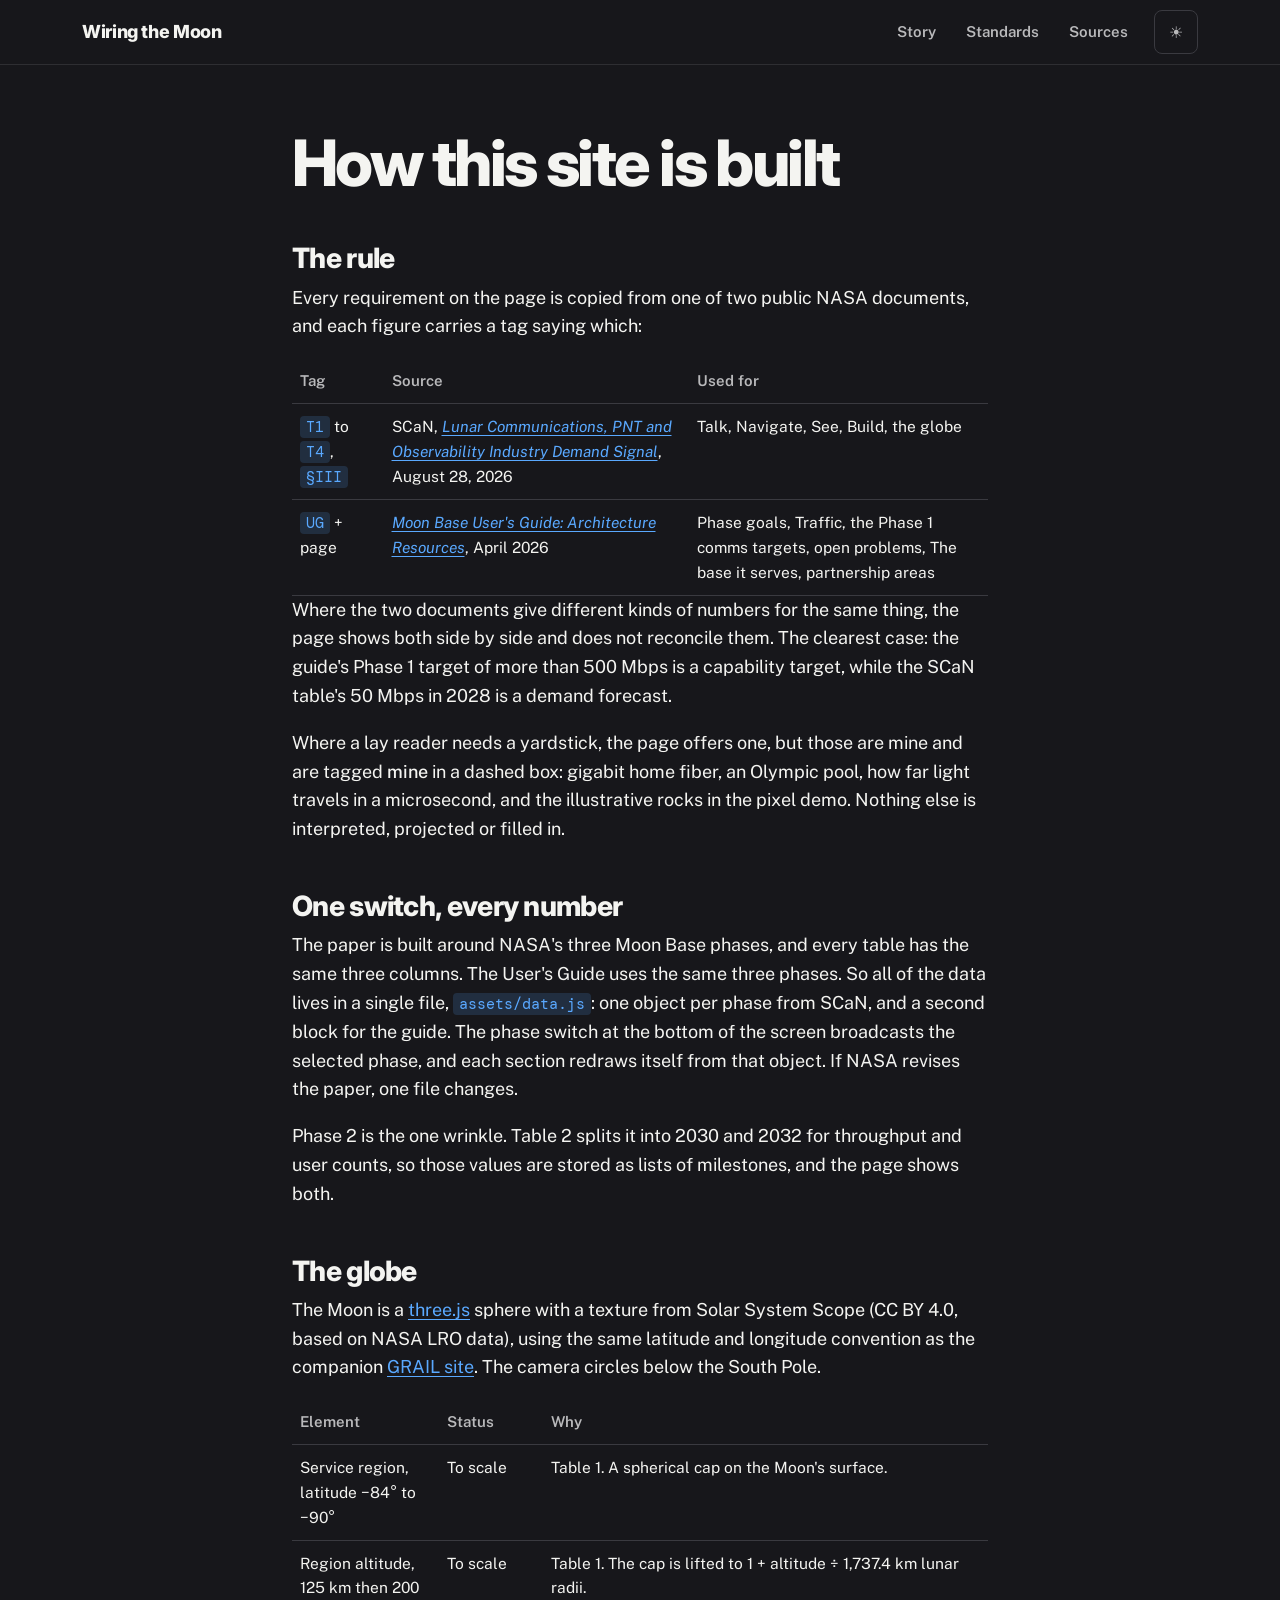
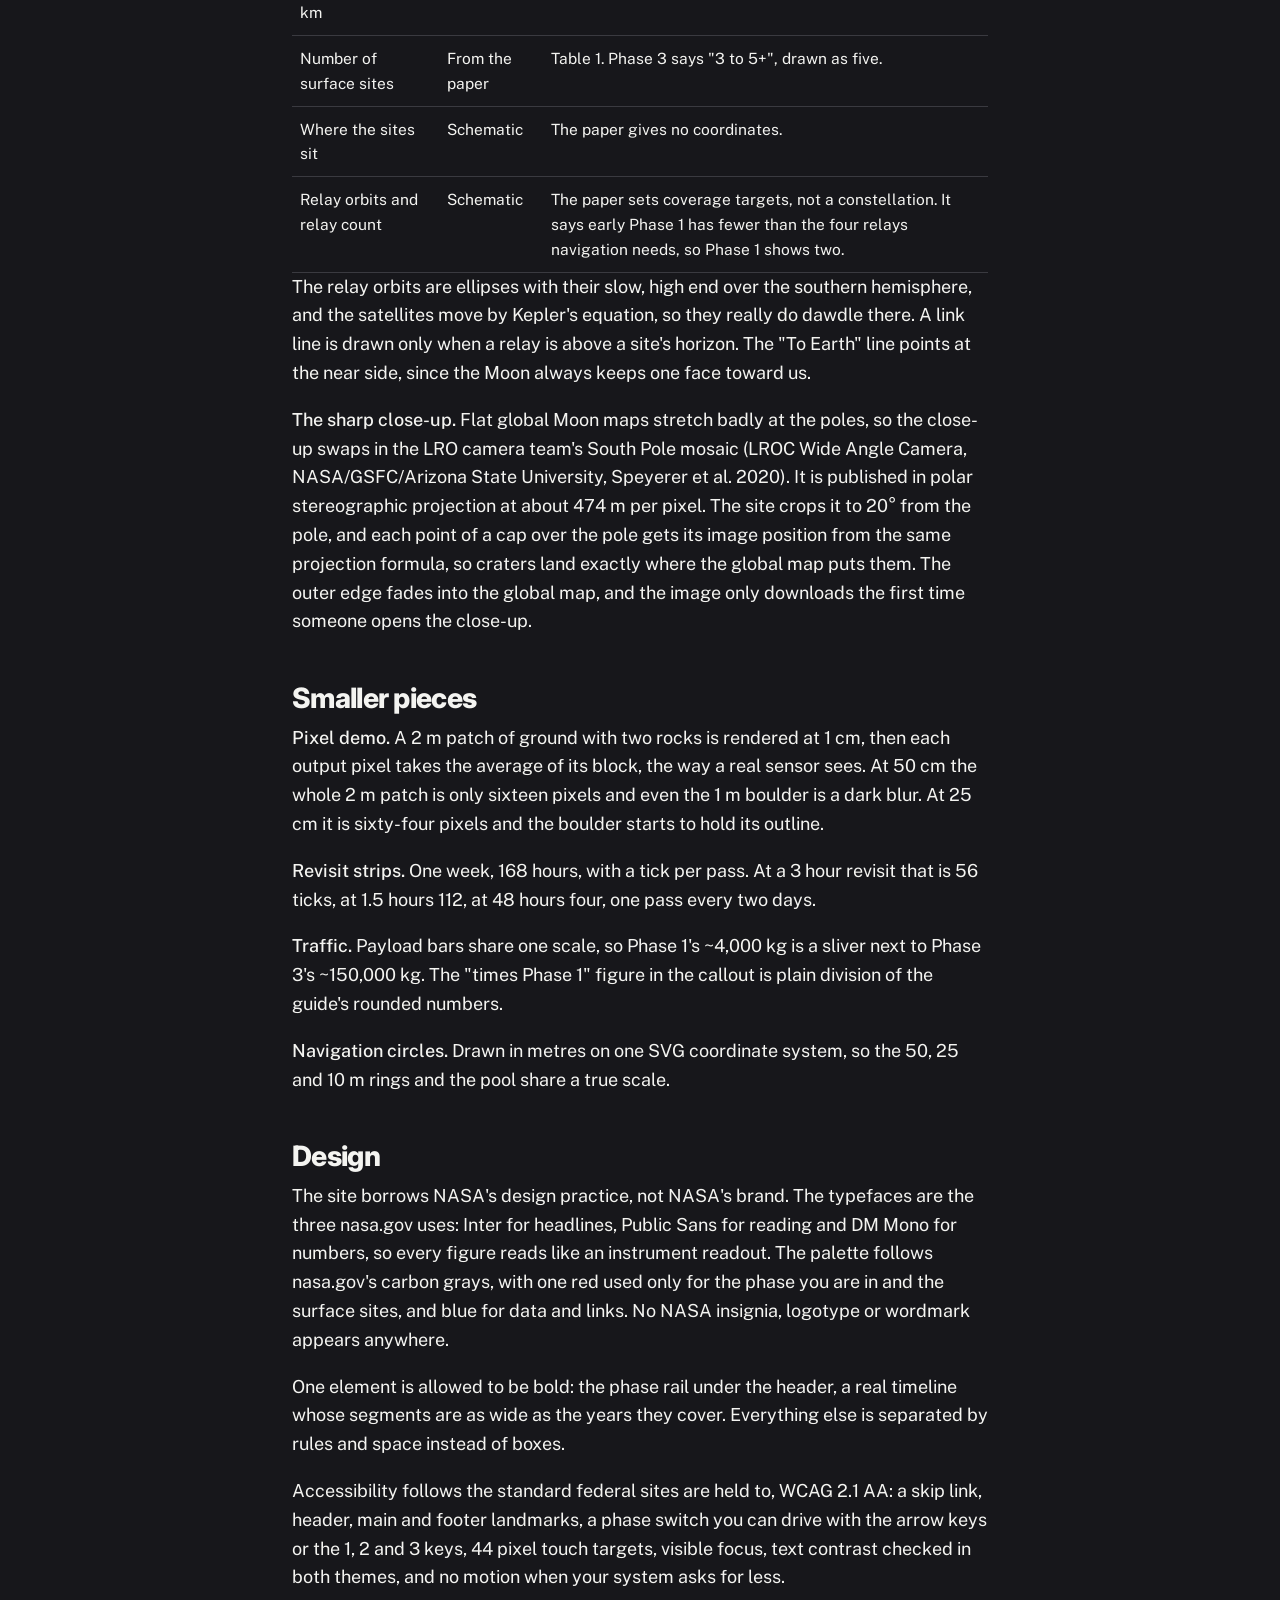
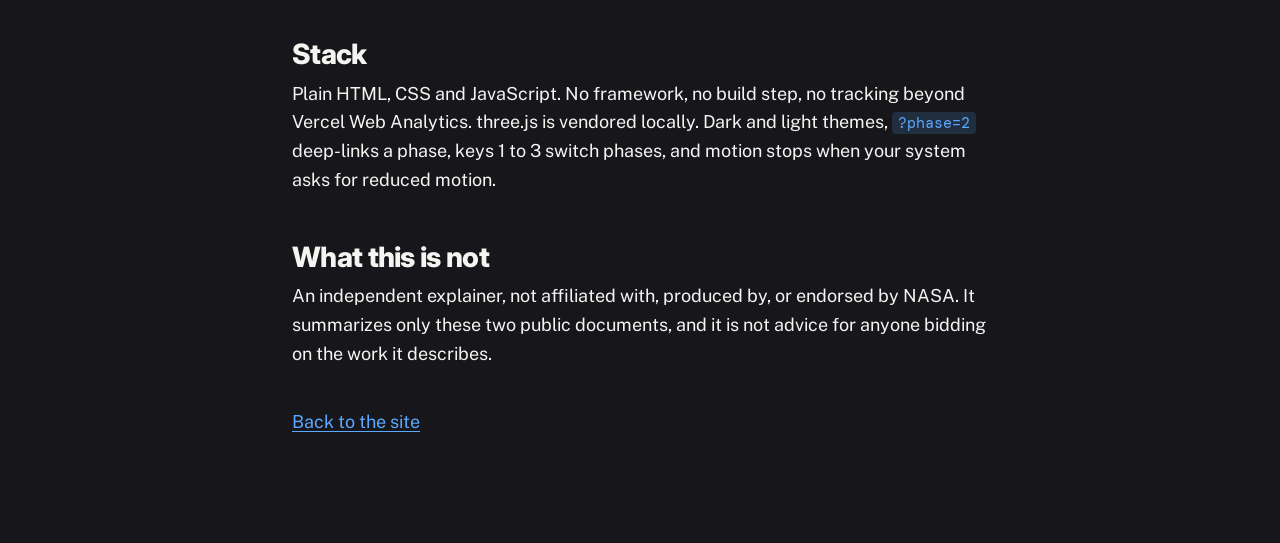
==== commit cc65225b: "sharp south pole close-up from the lroc polar mosaic" ====
--- a/how-it-works/index.html
+++ b/how-it-works/index.html
@@ -65,6 +65,7 @@
       <tr><td>Relay orbits and relay count</td><td>Schematic</td><td>The paper sets coverage targets, not a constellation. It says early Phase 1 has fewer than the four relays navigation needs, so Phase 1 shows two.</td></tr>
     </table>
     <p>The relay orbits are ellipses with their slow, high end over the southern hemisphere, and the satellites move by Kepler's equation, so they really do dawdle there. A link line is drawn only when a relay is above a site's horizon. The "To Earth" line points at the near side, since the Moon always keeps one face toward us.</p>
+    <p><strong>The sharp close-up.</strong> Flat global Moon maps stretch badly at the poles, so the close-up swaps in the LRO camera team's South Pole mosaic (LROC Wide Angle Camera, NASA/GSFC/Arizona State University, Speyerer et al. 2020). It is published in polar stereographic projection at about 474 m per pixel. The site crops it to 20° from the pole, and each point of a cap over the pole gets its image position from the same projection formula, so craters land exactly where the global map puts them. The outer edge fades into the global map, and the image only downloads the first time someone opens the close-up.</p>
 
     <h2>Smaller pieces</h2>
     <p><strong>Pixel demo.</strong> A 2 m patch of ground with two rocks is rendered at 1 cm, then each output pixel takes the average of its block, the way a real sensor sees. At 50 cm the whole 2 m patch is only sixteen pixels and even the 1 m boulder is a dark blur. At 25 cm it is sixty-four pixels and the boulder starts to hold its outline.</p>
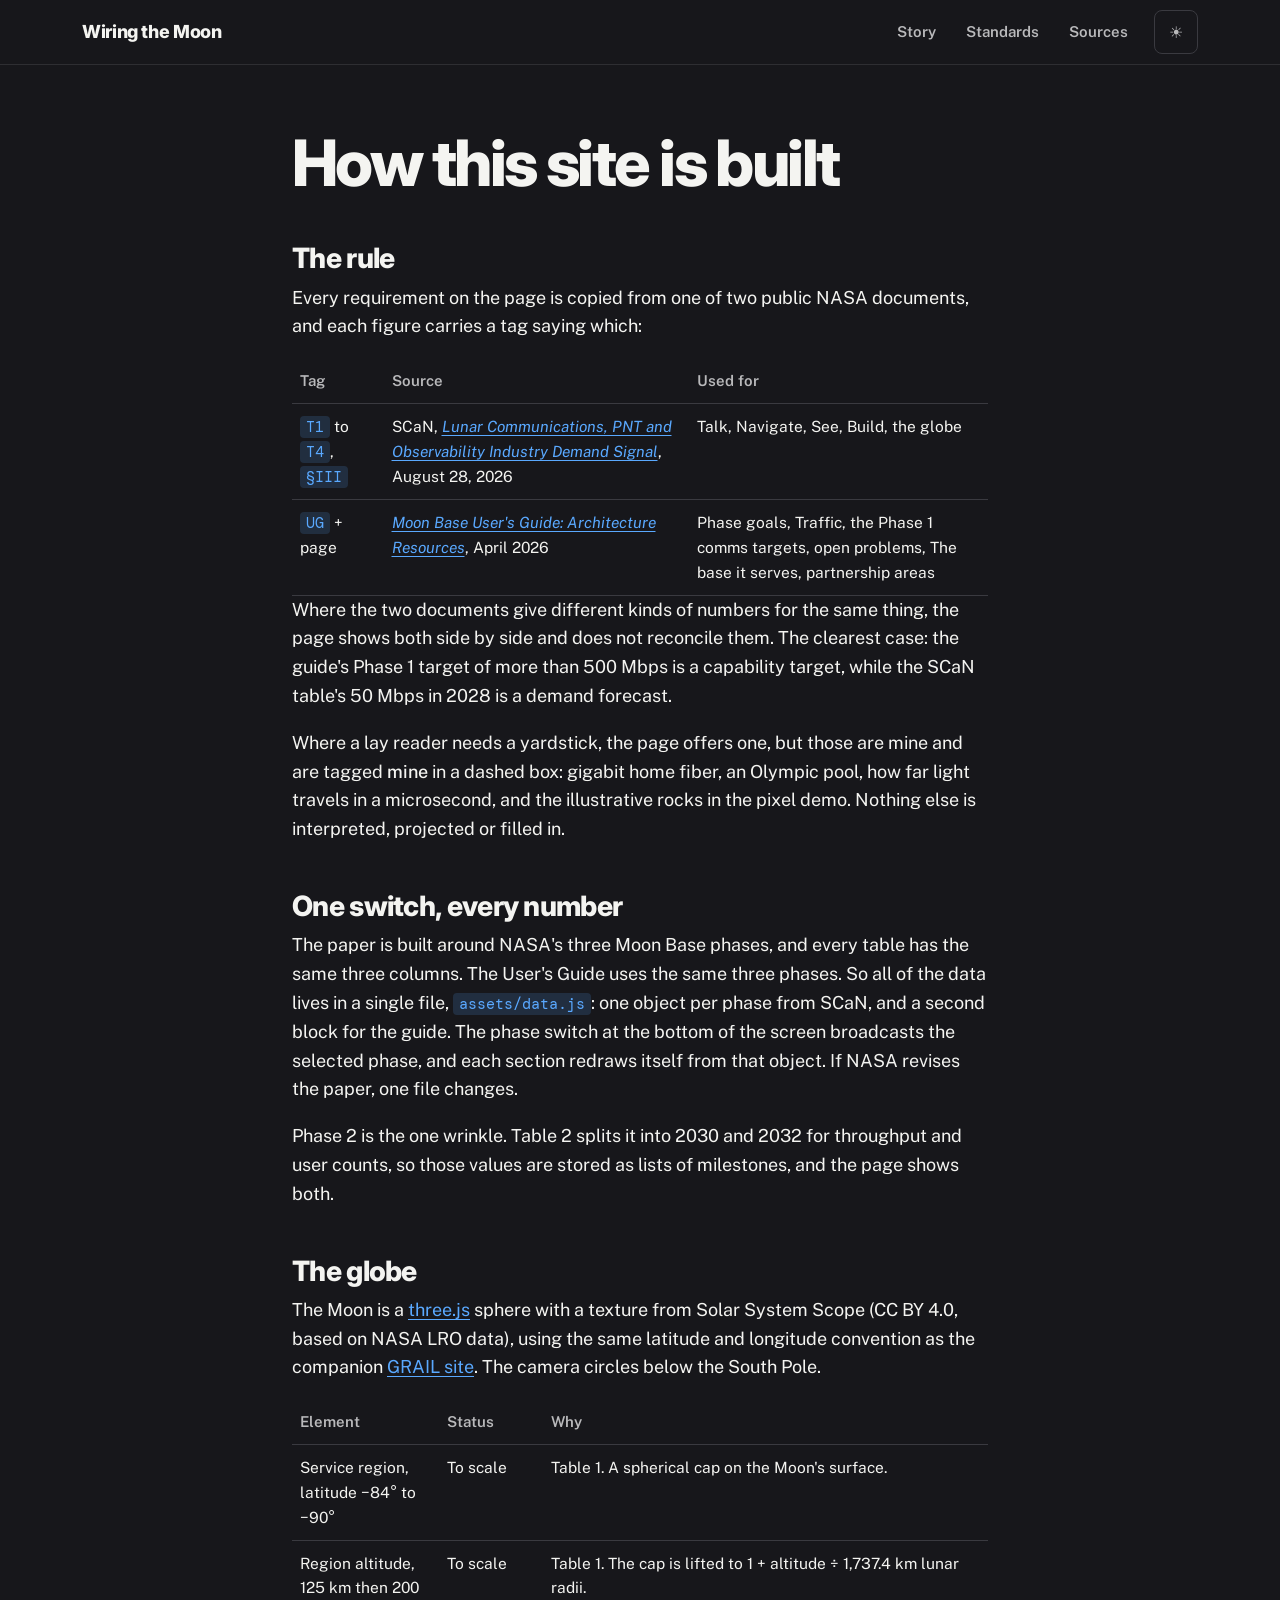
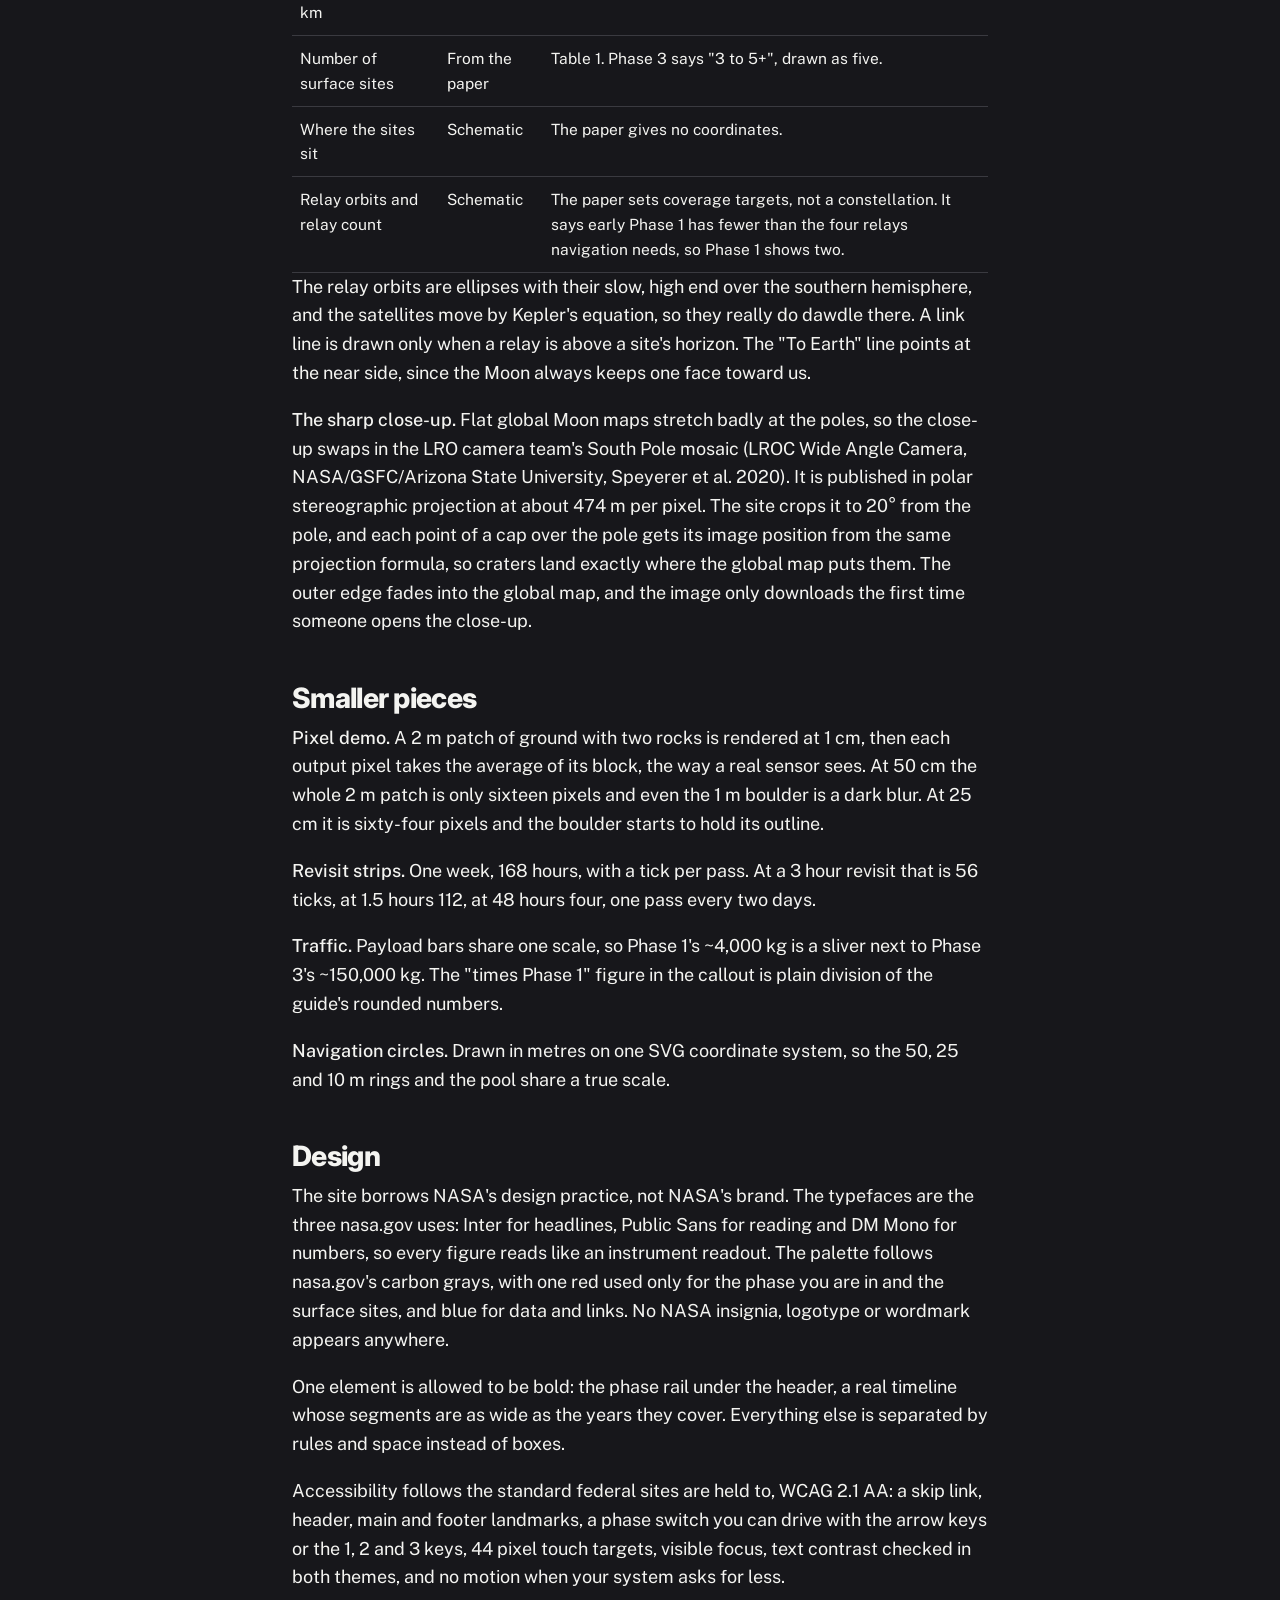
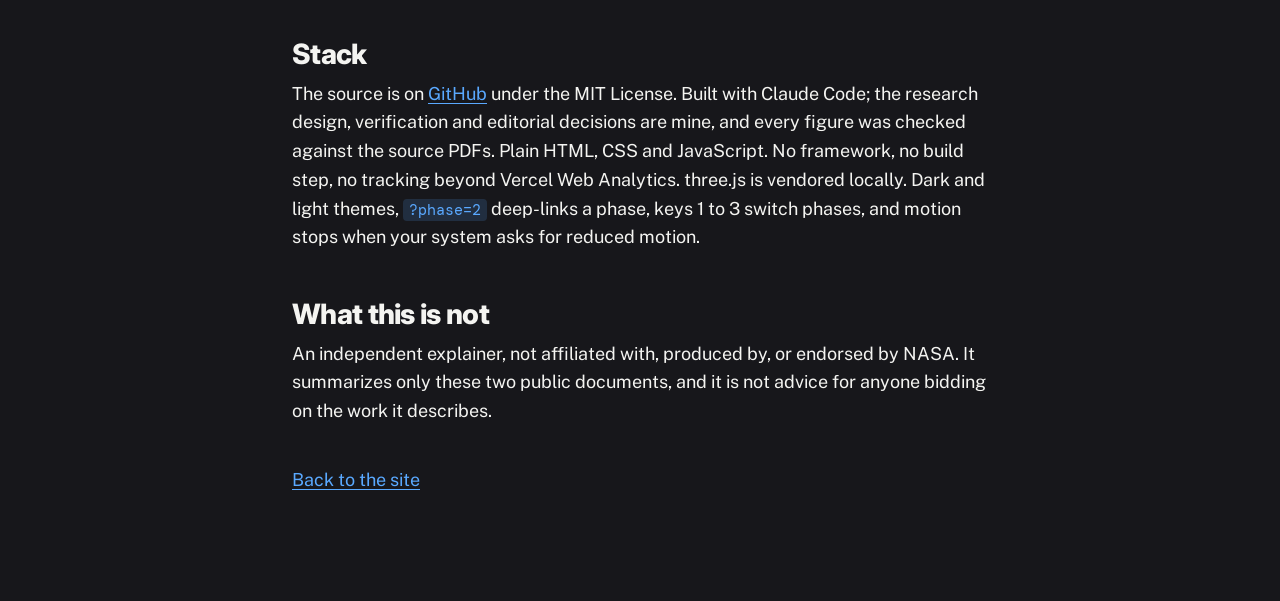
==== commit 86164e32: "add readme and mit license, link the source from the site" ====
--- a/how-it-works/index.html
+++ b/how-it-works/index.html
@@ -79,7 +79,7 @@
     <p>Accessibility follows the standard federal sites are held to, WCAG 2.1 AA: a skip link, header, main and footer landmarks, a phase switch you can drive with the arrow keys or the 1, 2 and 3 keys, 44 pixel touch targets, visible focus, text contrast checked in both themes, and no motion when your system asks for less.</p>
 
     <h2>Stack</h2>
-    <p>Plain HTML, CSS and JavaScript. No framework, no build step, no tracking beyond Vercel Web Analytics. three.js is vendored locally. Dark and light themes, <code>?phase=2</code> deep-links a phase, keys 1 to 3 switch phases, and motion stops when your system asks for reduced motion.</p>
+    <p>The source is on <a href="https://github.com/swapniltamse/moonbase-explainer">GitHub</a> under the MIT License. Built with Claude Code; the research design, verification and editorial decisions are mine, and every figure was checked against the source PDFs. Plain HTML, CSS and JavaScript. No framework, no build step, no tracking beyond Vercel Web Analytics. three.js is vendored locally. Dark and light themes, <code>?phase=2</code> deep-links a phase, keys 1 to 3 switch phases, and motion stops when your system asks for reduced motion.</p>
 
     <h2>What this is not</h2>
     <p>An independent explainer, not affiliated with, produced by, or endorsed by NASA. It summarizes only these two public documents, and it is not advice for anyone bidding on the work it describes.</p>
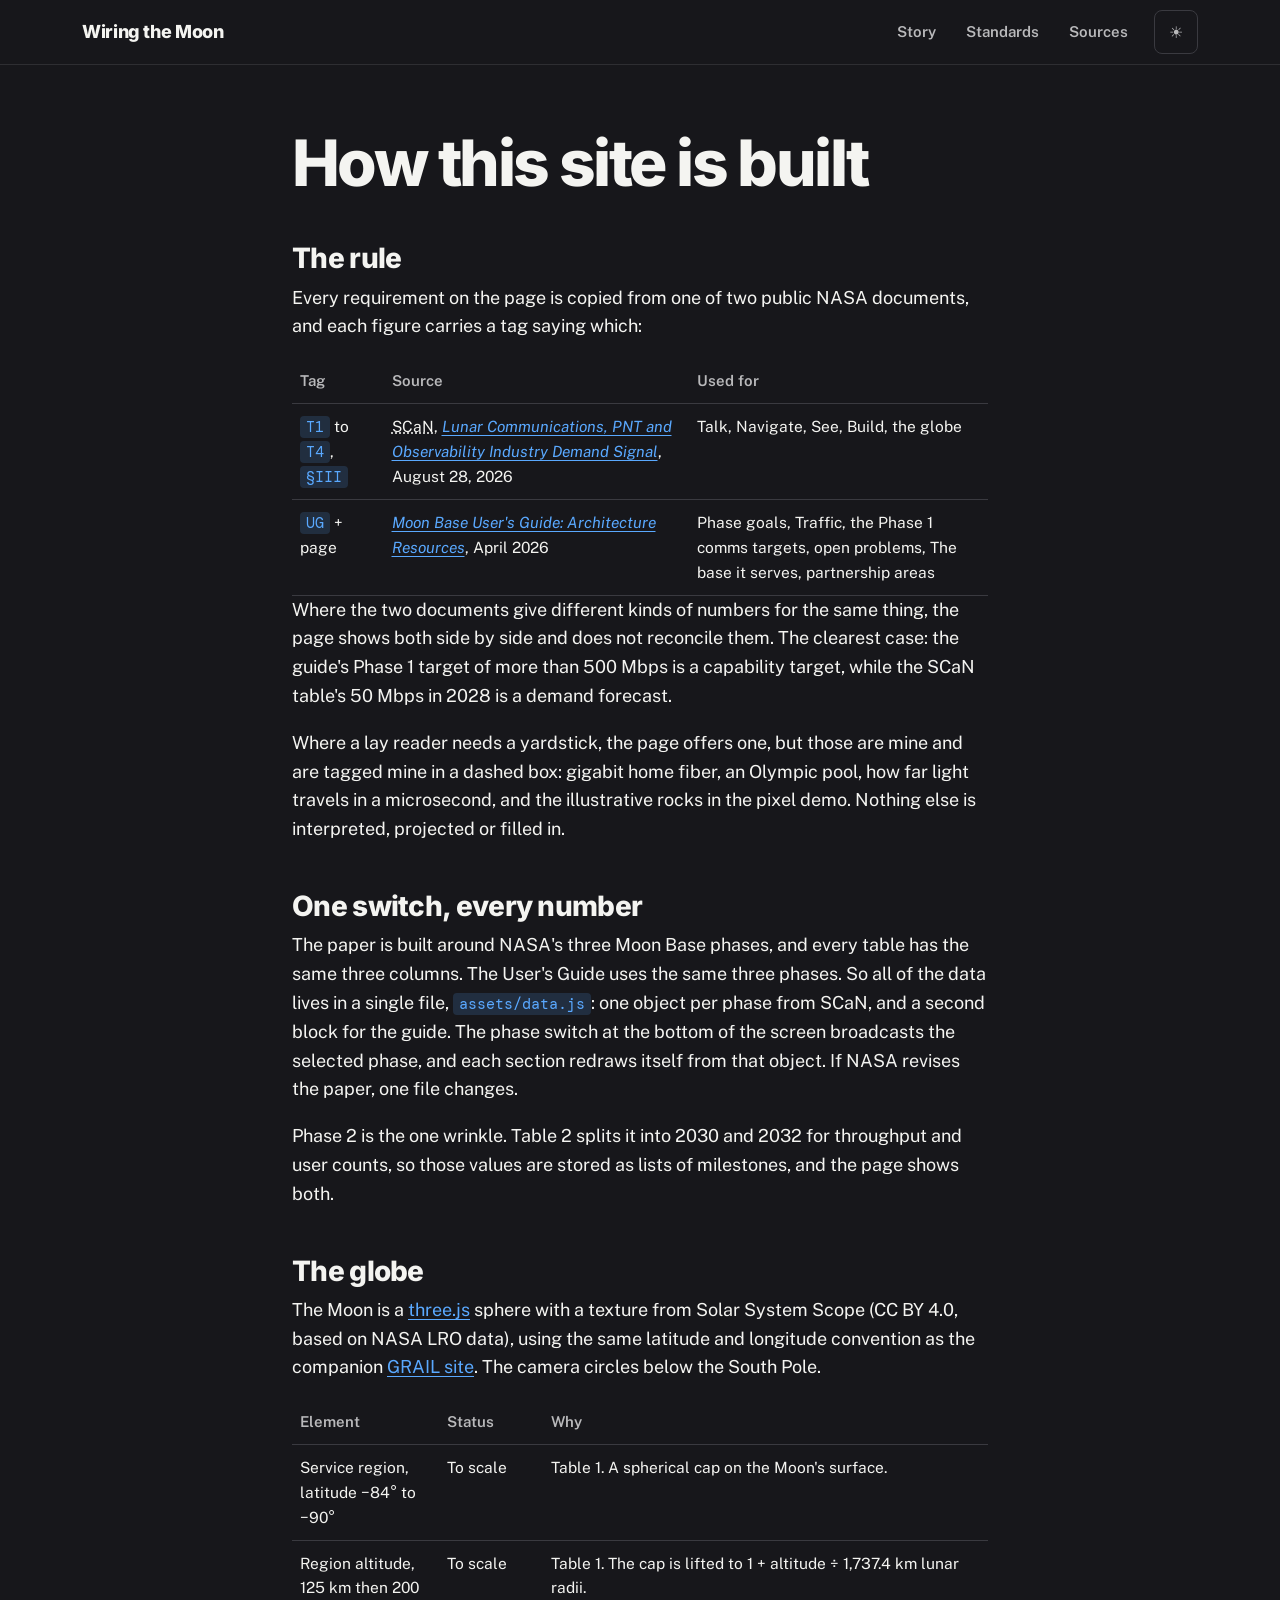
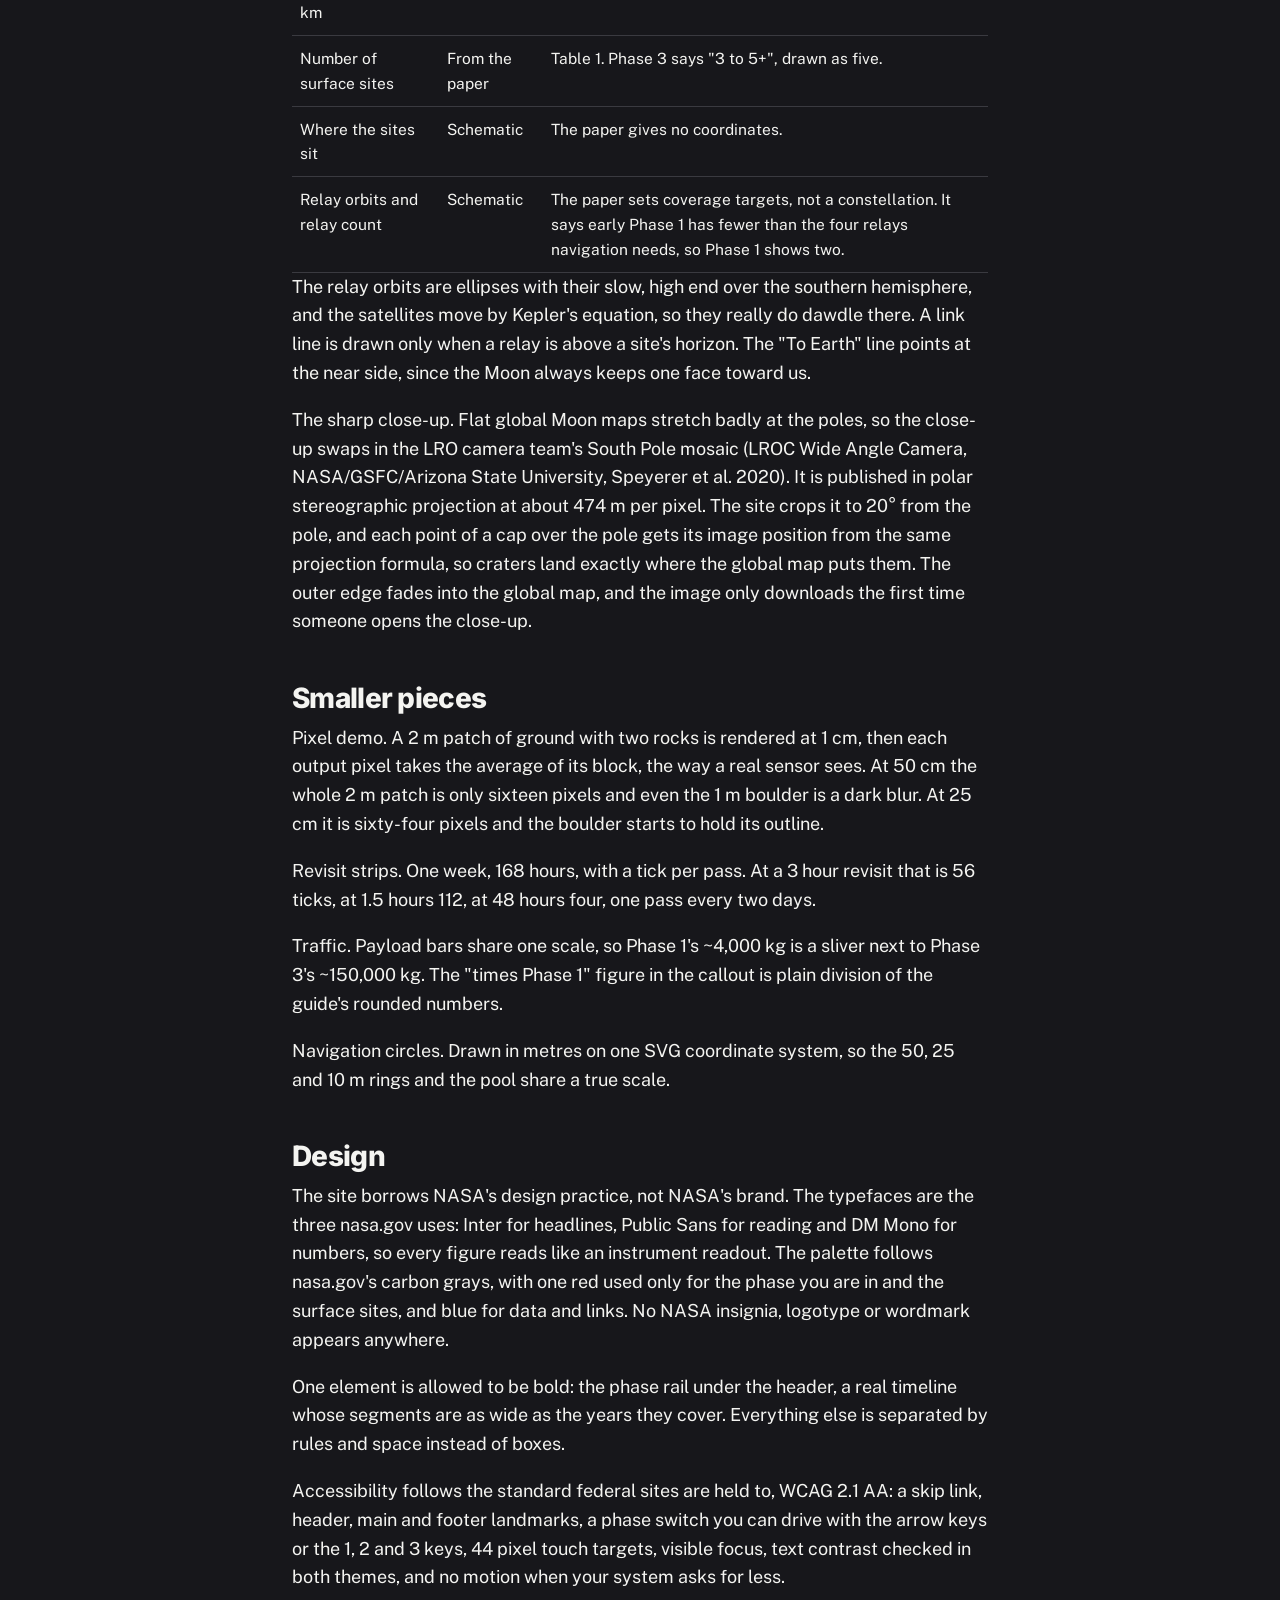
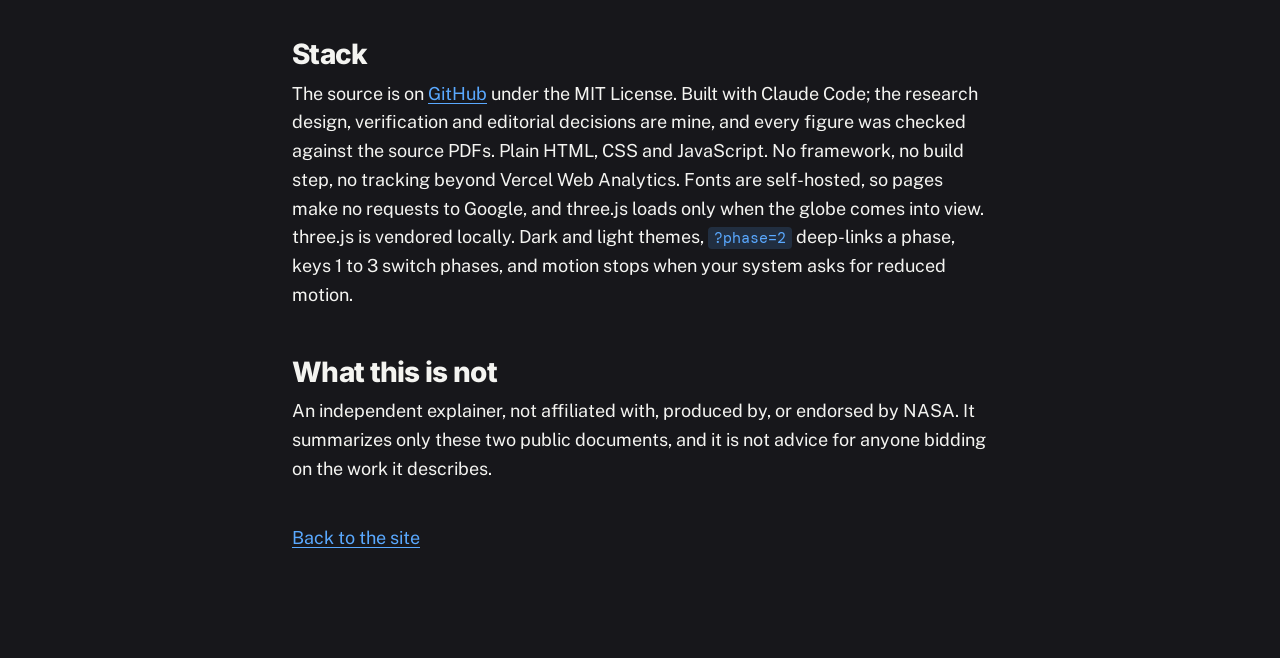
==== commit 7c9e5f57: "glance strip, glossary, mobile folding, data download, tests, faster first paint" ====
--- a/how-it-works/index.html
+++ b/how-it-works/index.html
@@ -6,9 +6,9 @@
 <title>How it works · Wiring the Moon</title>
 <meta name="robots" content="noindex">
 <link rel="icon" href="data:image/svg+xml,%3Csvg xmlns=%22http://www.w3.org/2000/svg%22 viewBox=%220 0 32 32%22%3E%3Ccircle cx=%2216%22 cy=%2216%22 r=%2213%22 fill=%22%23b9b9bb%22/%3E%3Ccircle cx=%2216%22 cy=%2226%22 r=%223.5%22 fill=%22%23f64137%22/%3E%3C/svg%3E">
-<link rel="preconnect" href="https://fonts.googleapis.com">
-<link rel="preconnect" href="https://fonts.gstatic.com" crossorigin>
-<link href="https://fonts.googleapis.com/css2?family=Inter:wght@700;800&family=Public+Sans:ital,wght@0,400;0,600;1,400&family=DM+Mono:wght@400;500&display=swap" rel="stylesheet">
+<link rel="preload" href="../assets/fonts/inter-700.woff2" as="font" type="font/woff2" crossorigin>
+<link rel="preload" href="../assets/fonts/public-sans-400.woff2" as="font" type="font/woff2" crossorigin>
+<link rel="stylesheet" href="../assets/fonts.css">
 <link rel="stylesheet" href="../assets/site.css">
 <style>
 .doc{max-width:760px}
@@ -79,7 +79,7 @@
     <p>Accessibility follows the standard federal sites are held to, WCAG 2.1 AA: a skip link, header, main and footer landmarks, a phase switch you can drive with the arrow keys or the 1, 2 and 3 keys, 44 pixel touch targets, visible focus, text contrast checked in both themes, and no motion when your system asks for less.</p>
 
     <h2>Stack</h2>
-    <p>The source is on <a href="https://github.com/swapniltamse/moonbase-explainer">GitHub</a> under the MIT License. Built with Claude Code; the research design, verification and editorial decisions are mine, and every figure was checked against the source PDFs. Plain HTML, CSS and JavaScript. No framework, no build step, no tracking beyond Vercel Web Analytics. three.js is vendored locally. Dark and light themes, <code>?phase=2</code> deep-links a phase, keys 1 to 3 switch phases, and motion stops when your system asks for reduced motion.</p>
+    <p>The source is on <a href="https://github.com/swapniltamse/moonbase-explainer">GitHub</a> under the MIT License. Built with Claude Code; the research design, verification and editorial decisions are mine, and every figure was checked against the source PDFs. Plain HTML, CSS and JavaScript. No framework, no build step, no tracking beyond Vercel Web Analytics. Fonts are self-hosted, so pages make no requests to Google, and three.js loads only when the globe comes into view. three.js is vendored locally. Dark and light themes, <code>?phase=2</code> deep-links a phase, keys 1 to 3 switch phases, and motion stops when your system asks for reduced motion.</p>
 
     <h2>What this is not</h2>
     <p>An independent explainer, not affiliated with, produced by, or endorsed by NASA. It summarizes only these two public documents, and it is not advice for anyone bidding on the work it describes.</p>
--- a/assets/fonts.css
+++ b/assets/fonts.css
@@ -0,0 +1,8 @@
+/* Self-hosted Latin subsets of Inter, Public Sans and DM Mono (SIL Open Font License). */
+@font-face{font-family:'DM Mono';font-style:normal;font-weight:400;font-display:swap;src:url(fonts/dm-mono-400.woff2) format('woff2');unicode-range:U+0000-00FF, U+0131, U+0152-0153, U+02BB-02BC, U+02C6, U+02DA, U+02DC, U+0304, U+0308, U+0329, U+2000-206F, U+20AC, U+2122, U+2191, U+2193, U+2212, U+2215, U+FEFF, U+FFFD}
+@font-face{font-family:'DM Mono';font-style:normal;font-weight:500;font-display:swap;src:url(fonts/dm-mono-500.woff2) format('woff2');unicode-range:U+0000-00FF, U+0131, U+0152-0153, U+02BB-02BC, U+02C6, U+02DA, U+02DC, U+0304, U+0308, U+0329, U+2000-206F, U+20AC, U+2122, U+2191, U+2193, U+2212, U+2215, U+FEFF, U+FFFD}
+@font-face{font-family:'Inter';font-style:normal;font-weight:700;font-display:swap;src:url(fonts/inter-700.woff2) format('woff2');unicode-range:U+0000-00FF, U+0131, U+0152-0153, U+02BB-02BC, U+02C6, U+02DA, U+02DC, U+0304, U+0308, U+0329, U+2000-206F, U+20AC, U+2122, U+2191, U+2193, U+2212, U+2215, U+FEFF, U+FFFD}
+@font-face{font-family:'Inter';font-style:normal;font-weight:800;font-display:swap;src:url(fonts/inter-700.woff2) format('woff2');unicode-range:U+0000-00FF, U+0131, U+0152-0153, U+02BB-02BC, U+02C6, U+02DA, U+02DC, U+0304, U+0308, U+0329, U+2000-206F, U+20AC, U+2122, U+2191, U+2193, U+2212, U+2215, U+FEFF, U+FFFD}
+@font-face{font-family:'Public Sans';font-style:italic;font-weight:400;font-display:swap;src:url(fonts/public-sans-400-italic.woff2) format('woff2');unicode-range:U+0000-00FF, U+0131, U+0152-0153, U+02BB-02BC, U+02C6, U+02DA, U+02DC, U+0304, U+0308, U+0329, U+2000-206F, U+20AC, U+2122, U+2191, U+2193, U+2212, U+2215, U+FEFF, U+FFFD}
+@font-face{font-family:'Public Sans';font-style:normal;font-weight:400;font-display:swap;src:url(fonts/public-sans-400.woff2) format('woff2');unicode-range:U+0000-00FF, U+0131, U+0152-0153, U+02BB-02BC, U+02C6, U+02DA, U+02DC, U+0304, U+0308, U+0329, U+2000-206F, U+20AC, U+2122, U+2191, U+2193, U+2212, U+2215, U+FEFF, U+FFFD}
+@font-face{font-family:'Public Sans';font-style:normal;font-weight:600;font-display:swap;src:url(fonts/public-sans-400.woff2) format('woff2');unicode-range:U+0000-00FF, U+0131, U+0152-0153, U+02BB-02BC, U+02C6, U+02DA, U+02DC, U+0304, U+0308, U+0329, U+2000-206F, U+20AC, U+2122, U+2191, U+2193, U+2212, U+2215, U+FEFF, U+FFFD}
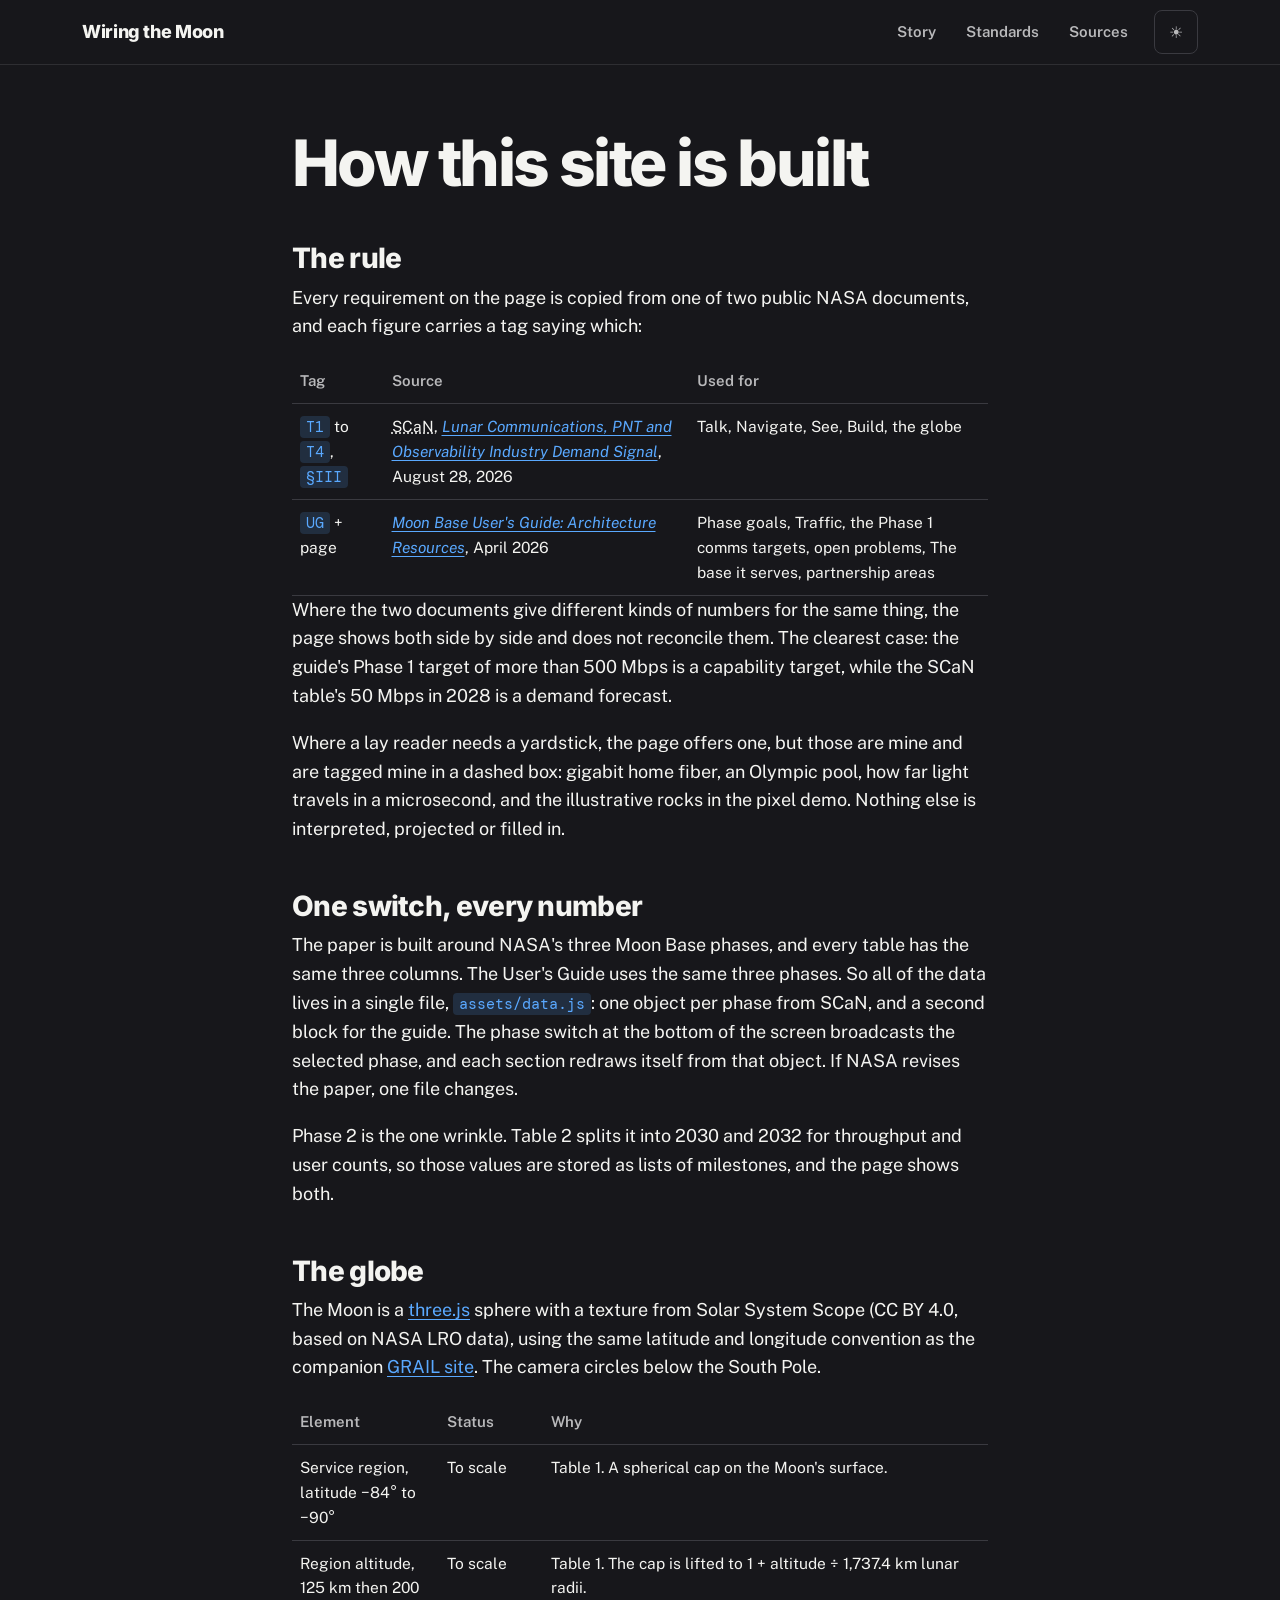
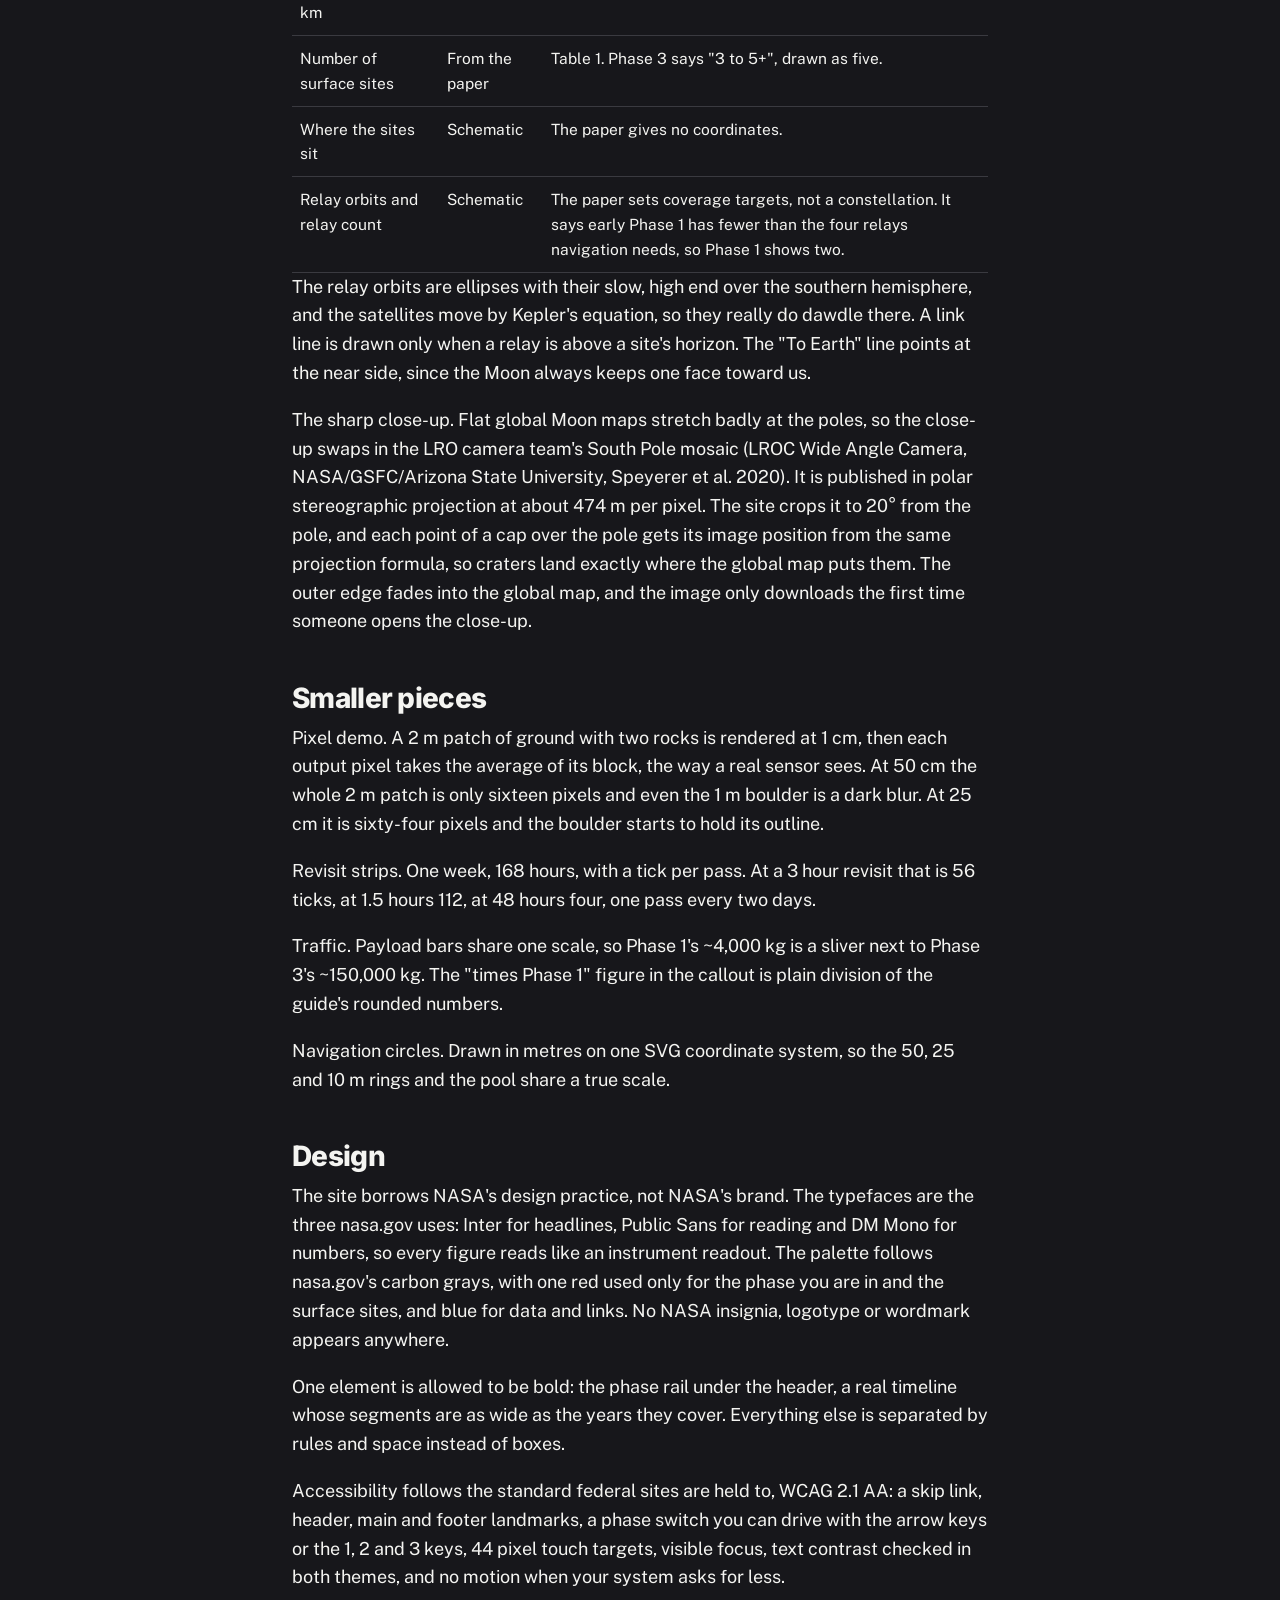
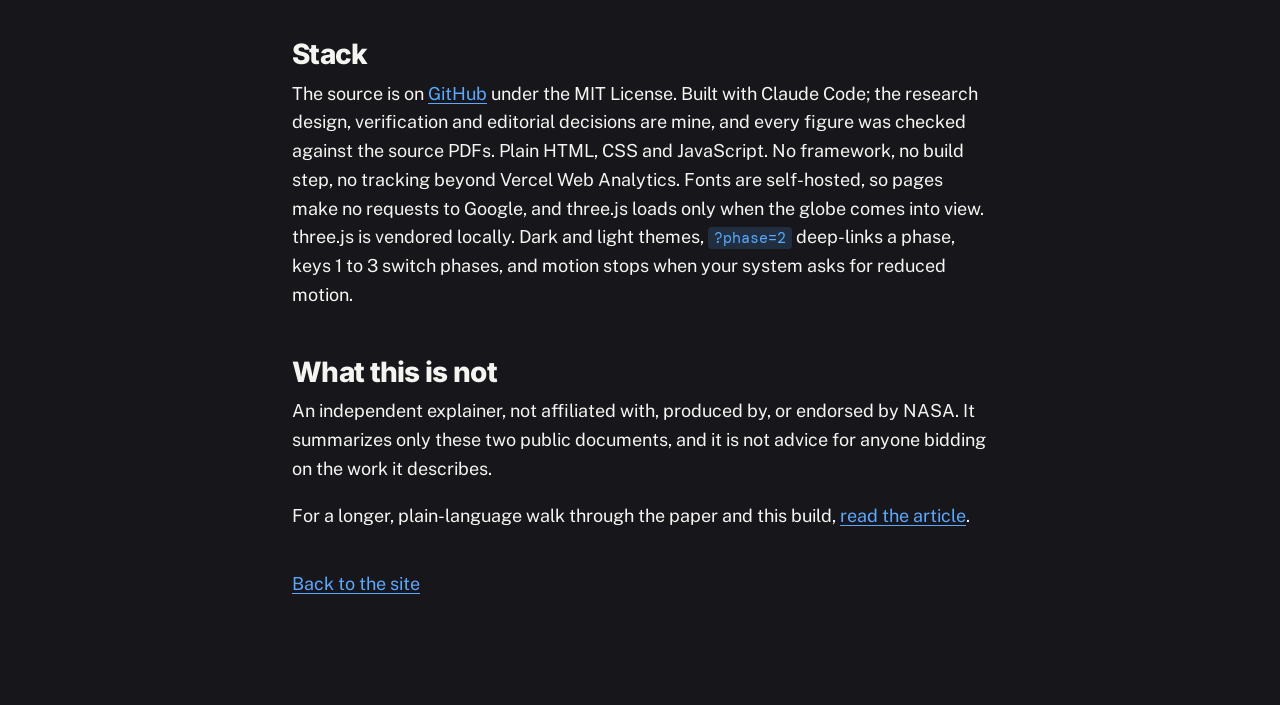
==== commit 3b6b1d2e: "link the article version from every page" ====
--- a/how-it-works/index.html
+++ b/how-it-works/index.html
@@ -83,6 +83,7 @@
 
     <h2>What this is not</h2>
     <p>An independent explainer, not affiliated with, produced by, or endorsed by NASA. It summarizes only these two public documents, and it is not advice for anyone bidding on the work it describes.</p>
+    <p>For a longer, plain-language walk through the paper and this build, <a href="https://www.swapniltamse.com/article/wiring-the-moon">read the article</a>.</p>
     <p style="margin-top:40px"><a href="../">Back to the site</a></p>
   </div>
 </section>
